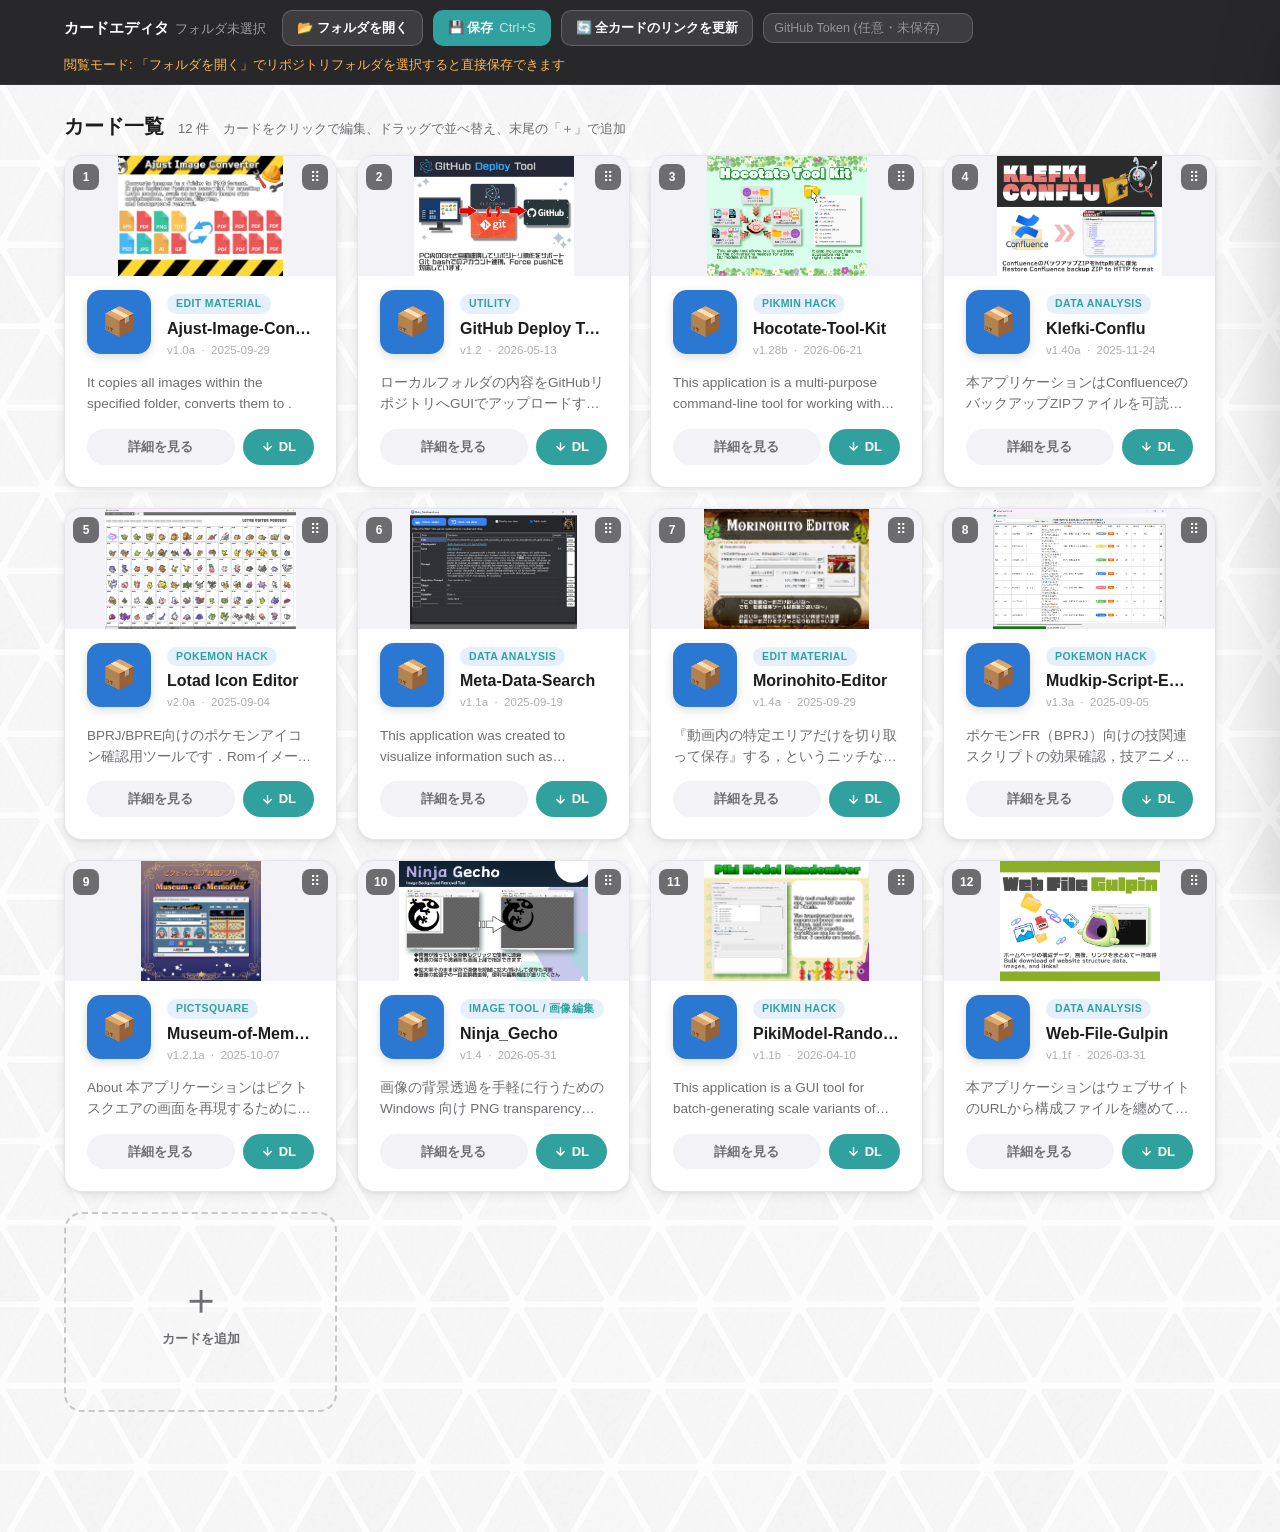
==== card_editor.html @ 23c99844 "Manage cards directly in this repo with a visual card editor Cards are now authored here instead of " ====
<!DOCTYPE html>
<html lang="ja">
<head>
  <meta charset="UTF-8">
  <meta name="viewport" content="width=device-width, initial-scale=1.0">
  <title>カードエディタ - アプリ配布ポータル</title>
  <link rel="icon" href="App_icon.ico">
  <link rel="stylesheet" href="style.css">
  <style>
    /* ===== エディタ専用スタイル (公開ページには影響しない) ===== */
    body { padding-bottom: 80px; }

    .ed-toolbar {
      position: sticky; top: 0; z-index: 200;
      background: var(--header-bg);
      backdrop-filter: blur(24px); -webkit-backdrop-filter: blur(24px);
      border-bottom: 1px solid rgba(255,255,255,0.08);
      color: #fff;
    }
    .ed-toolbar-inner {
      max-width: 1200px; margin: 0 auto; padding: 10px 24px;
      display: flex; align-items: center; gap: 10px; flex-wrap: wrap;
    }
    .ed-title { font-weight: 700; font-size: 15px; margin-right: 6px; white-space: nowrap; }
    .ed-title small { font-weight: 500; color: rgba(255,255,255,0.55); margin-left: 6px; }
    .ed-toolbar .spacer { flex: 1; }
    .ed-btn {
      display: inline-flex; align-items: center; gap: 6px;
      padding: 7px 14px; border-radius: 10px; font-size: 13px; font-weight: 600;
      border: 1px solid rgba(255,255,255,0.18); background: rgba(255,255,255,0.10); color: #fff;
      transition: background 0.15s;
    }
    .ed-btn:hover:not(:disabled) { background: rgba(255,255,255,0.20); }
    .ed-btn:disabled { opacity: 0.4; cursor: not-allowed; }
    .ed-btn.accent { background: var(--accent); border-color: transparent; }
    .ed-btn.accent:hover:not(:disabled) { background: var(--accent-dark); }
    .ed-btn.danger { background: #D93025; border-color: transparent; }
    .ed-btn.danger:hover:not(:disabled) { background: #B3261E; }
    .ed-btn.light { background: #fff; color: var(--text-1); border-color: var(--border); }
    .ed-btn.light:hover:not(:disabled) { background: #F2F2F7; }
    .ed-token {
      padding: 7px 10px; border-radius: 10px; font-size: 12.5px; width: 210px;
      border: 1px solid rgba(255,255,255,0.18); background: rgba(255,255,255,0.10); color: #fff;
    }
    .ed-token::placeholder { color: rgba(255,255,255,0.45); }
    .ed-status { font-size: 12.5px; color: rgba(255,255,255,0.75); white-space: nowrap; }
    .ed-status.warn { color: #FFB74D; }
    .ed-status.err  { color: #FF8A80; }
    .ed-dirty { display: none; width: 8px; height: 8px; border-radius: 50%; background: #FFB74D; }
    .ed-dirty.on { display: inline-block; }

    .ed-notice {
      max-width: 1200px; margin: 18px auto 0; padding: 0 24px;
    }
    .ed-notice-box {
      background: #FFF8E1; border: 1px solid #FFE082; color: #6D4C00;
      border-radius: 12px; padding: 12px 16px; font-size: 13px; line-height: 1.6;
    }
    .ed-notice-box.info { background: #E8F1FD; border-color: #B7D3F7; color: #123E7A; }

    .ed-main { max-width: 1200px; margin: 0 auto; padding: 26px 24px 40px; }
    .ed-main-head { display: flex; align-items: baseline; gap: 14px; margin-bottom: 14px; }
    .ed-main-head h1 { font-size: 20px; font-weight: 800; }
    .ed-main-head p { font-size: 13px; color: var(--text-2); }

    /* --- カードの編集用装飾 --- */
    .app-grid .app-card { position: relative; user-select: none; }
    .app-grid .app-card.ed-selected { outline: 2.5px solid var(--accent); outline-offset: 2px; }
    .app-grid .app-card.ed-dragging { opacity: 0.35; }
    .app-grid .app-card.ed-drop-before::before,
    .app-grid .app-card.ed-drop-after::after {
      content: ''; position: absolute; top: 8px; bottom: 8px; width: 4px;
      background: var(--accent); border-radius: 4px; z-index: 5;
    }
    .app-grid .app-card.ed-drop-before::before { left: -12px; }
    .app-grid .app-card.ed-drop-after::after  { right: -12px; }
    .ed-handle {
      position: absolute; top: 8px; right: 8px; z-index: 6;
      width: 26px; height: 26px; border-radius: 8px;
      background: rgba(0,0,0,0.55); color: #fff; font-size: 14px;
      display: grid; place-items: center; cursor: grab;
    }
    .ed-order {
      position: absolute; top: 8px; left: 8px; z-index: 6;
      min-width: 26px; height: 26px; padding: 0 8px; border-radius: 8px;
      background: rgba(0,0,0,0.55); color: #fff; font-size: 12px; font-weight: 700;
      display: grid; place-items: center;
    }
    .app-card .dl-btn { pointer-events: none; }

    .ed-add-card {
      min-height: 200px; border: 2px dashed #C7C7CC; border-radius: var(--radius-card);
      display: flex; flex-direction: column; align-items: center; justify-content: center; gap: 8px;
      color: var(--text-2); cursor: pointer; background: transparent;
      transition: border-color 0.15s, color 0.15s, background 0.15s;
    }
    .ed-add-card:hover { border-color: var(--accent); color: var(--accent); background: rgba(0,113,227,0.04); }
    .ed-add-card .plus { font-size: 44px; line-height: 1; font-weight: 300; }
    .ed-add-card .label { font-size: 13px; font-weight: 600; }

    /* --- 編集ドロワー --- */
    .ed-drawer-backdrop {
      position: fixed; inset: 0; background: rgba(0,0,0,0.25); z-index: 300;
      opacity: 0; pointer-events: none; transition: opacity 0.2s;
    }
    .ed-drawer-backdrop.open { opacity: 1; pointer-events: auto; }
    .ed-drawer {
      position: fixed; top: 0; right: 0; bottom: 0; width: min(520px, 100vw);
      background: #fff; z-index: 310; box-shadow: var(--shadow-lg);
      transform: translateX(100%); transition: transform 0.25s cubic-bezier(0.4,0,0.2,1);
      display: flex; flex-direction: column;
    }
    .ed-drawer.open { transform: translateX(0); }
    .ed-drawer-head {
      padding: 14px 18px; border-bottom: 1px solid var(--border);
      display: flex; align-items: center; gap: 10px;
    }
    .ed-drawer-head h2 { font-size: 15px; font-weight: 700; flex: 1; min-width: 0;
      white-space: nowrap; overflow: hidden; text-overflow: ellipsis; }
    .ed-drawer-body { flex: 1; overflow-y: auto; padding: 16px 18px 28px; }
    .ed-drawer-foot {
      padding: 12px 18px; border-top: 1px solid var(--border);
      display: flex; gap: 8px; align-items: center; background: #FAFAFC;
    }
    .ed-drawer-foot .spacer { flex: 1; }
    .ed-close {
      width: 30px; height: 30px; border-radius: 50%; border: none; background: #F2F2F7;
      display: grid; place-items: center; color: var(--text-2);
    }
    .ed-close:hover { background: #E5E5EA; color: var(--text-1); }

    .ed-section { margin-bottom: 20px; }
    .ed-section-label {
      font-size: 11px; font-weight: 800; letter-spacing: 0.6px; text-transform: uppercase;
      color: var(--text-3); margin-bottom: 8px;
      display: flex; align-items: center; gap: 8px;
    }
    .ed-section-label .hint { font-weight: 500; text-transform: none; letter-spacing: 0; color: var(--text-3); }
    .ed-field { margin-bottom: 10px; }
    .ed-field label { display: block; font-size: 12px; font-weight: 600; color: var(--text-2); margin-bottom: 4px; }
    .ed-field label .req { color: #D93025; margin-left: 3px; }
    .ed-input, .ed-textarea, .ed-select {
      width: 100%; padding: 8px 10px; border-radius: 9px; font-size: 13.5px;
      border: 1px solid var(--border); background: #fff; color: var(--text-1); font: inherit;
    }
    .ed-input:focus, .ed-textarea:focus, .ed-select:focus {
      outline: none; border-color: var(--accent); box-shadow: 0 0 0 3px rgba(0,113,227,0.15);
    }
    .ed-input.invalid { border-color: #D93025; }
    .ed-textarea { min-height: 84px; resize: vertical; line-height: 1.5; }
    .ed-row { display: flex; gap: 10px; }
    .ed-row > * { flex: 1; min-width: 0; }
    .ed-row .narrow { flex: 0 0 110px; }
    .ed-help { font-size: 11.5px; color: var(--text-3); margin-top: 4px; line-height: 1.5; }

    .ed-icon-row { display: flex; align-items: center; gap: 12px; }
    .ed-icon-preview {
      width: 52px; height: 52px; border-radius: 22%; display: grid; place-items: center;
      font-size: 24px; color: #fff; box-shadow: 0 3px 10px rgba(0,0,0,0.15); flex-shrink: 0;
      overflow: hidden; background: #607D8B;
    }
    .ed-icon-preview img { width: 100%; height: 100%; object-fit: contain; }
    .ed-color { width: 40px; height: 34px; padding: 2px; border: 1px solid var(--border); border-radius: 8px; background: #fff; }

    .ed-thumbs { display: grid; grid-template-columns: repeat(3, 1fr); gap: 8px; }
    .ed-thumb {
      position: relative; border-radius: 10px; overflow: hidden; border: 1px solid var(--border);
      background: #111; aspect-ratio: 4 / 3;
    }
    .ed-thumb img { width: 100%; height: 100%; object-fit: contain; }
    .ed-thumb .num {
      position: absolute; top: 5px; left: 5px; font-size: 10.5px; font-weight: 700;
      background: rgba(0,0,0,0.6); color: #fff; padding: 1px 6px; border-radius: 6px;
    }
    .ed-thumb .ops {
      position: absolute; right: 4px; bottom: 4px; display: flex; gap: 3px;
    }
    .ed-thumb .ops button {
      width: 24px; height: 24px; border-radius: 6px; border: none;
      background: rgba(255,255,255,0.92); color: var(--text-1); font-size: 12px; font-weight: 700;
    }
    .ed-thumb .ops button:hover { background: #fff; }
    .ed-thumb .ops button.del { color: #D93025; }
    .ed-thumb-add {
      border: 2px dashed #C7C7CC; border-radius: 10px; aspect-ratio: 4 / 3;
      display: grid; place-items: center; color: var(--text-3); font-size: 26px; cursor: pointer;
      background: transparent;
    }
    .ed-thumb-add:hover { border-color: var(--accent); color: var(--accent); }

    .ed-dl-row { display: grid; grid-template-columns: 22px 1fr 1.4fr 28px; gap: 6px; align-items: center; margin-bottom: 6px; }
    .ed-dl-row input[type=radio] { width: 16px; height: 16px; accent-color: var(--accent); }
    .ed-mini {
      width: 28px; height: 30px; border-radius: 8px; border: 1px solid var(--border);
      background: #fff; color: var(--text-2); font-size: 14px;
    }
    .ed-mini:hover { background: #F2F2F7; color: #D93025; }
    .ed-link-btn {
      font-size: 12.5px; font-weight: 600; color: var(--accent); background: none; border: none; padding: 4px 0;
    }
    .ed-link-btn:hover { text-decoration: underline; }
    .ed-inline-status { font-size: 12px; color: var(--text-2); margin-top: 6px; line-height: 1.5; }
    .ed-inline-status.err { color: #D93025; }
    .ed-inline-status.ok  { color: #1B7F3B; }

    .ed-toast {
      position: fixed; left: 50%; bottom: 26px; transform: translateX(-50%) translateY(20px);
      background: rgba(22,22,26,0.94); color: #fff; padding: 10px 18px; border-radius: 12px;
      font-size: 13px; z-index: 400; opacity: 0; transition: opacity 0.2s, transform 0.2s;
      max-width: min(720px, 90vw); line-height: 1.5;
    }
    .ed-toast.show { opacity: 1; transform: translateX(-50%) translateY(0); }

    @media (max-width: 640px) {
      .ed-token { width: 100%; }
      .ed-thumbs { grid-template-columns: repeat(2, 1fr); }
    }
    /* プレビューモーダルはドロワーより前面に出す */
    .modal-overlay { z-index: 350; }
    .image-modal-overlay { z-index: 360; }

    @media (prefers-reduced-motion: reduce) {
      .ed-drawer, .ed-drawer-backdrop, .ed-toast, .app-card { transition: none !important; }
    }
  </style>
</head>
<body>

<!-- ========== ツールバー ========== -->
<div class="ed-toolbar">
  <div class="ed-toolbar-inner">
    <div class="ed-title">カードエディタ<small id="folderName">フォルダ未選択</small></div>
    <button class="ed-btn" id="openFolderBtn">📂 フォルダを開く</button>
    <button class="ed-btn accent" id="saveBtn" disabled>💾 保存 <span style="opacity:.7;font-weight:500">Ctrl+S</span></button>
    <button class="ed-btn" id="refreshAllBtn" disabled>🔄 全カードのリンクを更新</button>
    <input class="ed-token" id="tokenInput" type="password" placeholder="GitHub Token (任意・未保存)" autocomplete="off">
    <span class="spacer"></span>
    <span class="ed-dirty" id="dirtyDot" title="未保存の変更があります"></span>
    <span class="ed-status" id="statusText">フォルダを開いて apps.js を読み込んでください</span>
  </div>
</div>

<div class="ed-notice" id="noticeArea" hidden>
  <div class="ed-notice-box" id="noticeBox"></div>
</div>

<!-- ========== メイン (公開ページと同じ見た目のグリッド) ========== -->
<main class="ed-main">
  <div class="ed-main-head">
    <h1>カード一覧</h1>
    <p id="appCount">—</p>
    <p>カードをクリックで編集、ドラッグで並べ替え、末尾の「＋」で追加</p>
  </div>
  <div class="app-grid" id="appGrid"></div>
</main>

<!-- ========== 編集ドロワー ========== -->
<div class="ed-drawer-backdrop" id="drawerBackdrop"></div>
<aside class="ed-drawer" id="drawer" aria-hidden="true">
  <div class="ed-drawer-head">
    <h2 id="drawerTitle">カードを編集</h2>
    <button class="ed-btn light" id="previewBtn" title="公開ページと同じ詳細モーダルで確認">👁 プレビュー</button>
    <button class="ed-close" id="drawerClose" aria-label="閉じる">
      <svg width="11" height="11" viewBox="0 0 14 14" fill="none" stroke="currentColor" stroke-width="2.6" stroke-linecap="round"><path d="M1 1l12 12M13 1L1 13"/></svg>
    </button>
  </div>
  <div class="ed-drawer-body" id="drawerBody"></div>
  <div class="ed-drawer-foot">
    <button class="ed-btn danger" id="deleteBtn">🗑 削除</button>
    <span class="spacer"></span>
    <button class="ed-btn light" id="moveUpBtn" title="ひとつ前へ">↑</button>
    <button class="ed-btn light" id="moveDownBtn" title="ひとつ後ろへ">↓</button>
    <button class="ed-btn accent" id="doneBtn">閉じる</button>
  </div>
</aside>

<!-- ========== プレビュー用モーダル (index.html と同じ構造) ========== -->
<div class="modal-overlay" id="modalOverlay" aria-hidden="true">
  <div class="modal-sheet" id="modalSheet" role="dialog" aria-modal="true">
    <div class="modal-close-bar">
      <button class="modal-close" id="modalClose" aria-label="閉じる">
        <svg width="11" height="11" viewBox="0 0 14 14" fill="none" stroke="currentColor" stroke-width="2.6" stroke-linecap="round"><path d="M1 1l12 12M13 1L1 13"/></svg>
      </button>
    </div>
    <div id="modalImages"></div>
    <div class="modal-body" id="modalBody"></div>
  </div>
</div>
<div class="image-modal-overlay" id="imageModalOverlay" aria-hidden="true">
  <div class="image-modal-sheet" role="dialog" aria-modal="true" aria-label="画像プレビュー">
    <button class="image-modal-close" id="imageModalClose" aria-label="画像プレビューを閉じる">
      <svg width="13" height="13" viewBox="0 0 14 14" fill="none" stroke="currentColor" stroke-width="2.6" stroke-linecap="round"><path d="M1 1l12 12M13 1L1 13"/></svg>
    </button>
    <img id="imageModalImg" class="image-modal-img" src="" alt="">
  </div>
</div>

<div class="ed-toast" id="toast"></div>
<input type="file" id="imageFileInput" accept="image/png,image/jpeg,image/webp,image/gif" multiple hidden>
<input type="file" id="iconFileInput" accept=".ico,image/png,image/x-icon,image/vnd.microsoft.icon" hidden>

<script src="portal-render.js"></script>
<script src="github-loader.js"></script>
<script>
'use strict';
const esc = PortalRender.escapeHtml;
const $ = id => document.getElementById(id);

/* ============================================================
   設定
   ============================================================ */
const EDITOR = {
  defaultOwner: (typeof GH_CONFIG !== 'undefined' && GH_CONFIG.owner) || 'Sadc2h4',
  assetsDir: 'generated-assets',
  appsFile: 'apps.js',
  pageFile: 'Page_specified.txt',
};

/* ============================================================
   状態
   ============================================================ */
const state = {
  dirHandle: null,        // FileSystemDirectoryHandle (未対応環境では null)
  apps: [],               // apps.js の生データ (編集対象)
  selectedIndex: -1,
  dirty: false,
  owner: EDITOR.defaultOwner,
  pageConfig: null,
  imageUrls: new Map(),   // 相対パス -> object URL
};

PortalRender.setImageResolver(src => state.imageUrls.get(src) || src);

/* 実ファイルの削除は apps.js の保存が成功してから行う (未保存のまま閉じても参照切れにしない) */
const pendingDeletes = new Set();     // 削除予定のファイルパス
const pendingDeleteDirs = new Set();  // 削除予定のフォルダ名 (generated-assets 直下、中身ごと)

function isReferenced(path) {
  return state.apps.some(a => (a.images || []).includes(path) || a.iconImage === path);
}

async function flushPendingDeletes() {
  if (!state.dirHandle) return;
  const touchedDirs = new Set();
  for (const p of pendingDeletes) {
    if (isReferenced(p)) continue; // 同じパスに置き直された場合は消さない
    try { await deleteFile(p); state.imageUrls.delete(p); touchedDirs.add(p.split('/')[1]); }
    catch (e) { console.warn('削除できません:', p, e); }
  }
  pendingDeletes.clear();
  let assets = null;
  try { assets = await state.dirHandle.getDirectoryHandle(EDITOR.assetsDir); } catch { return; }
  for (const d of pendingDeleteDirs) {
    try { await assets.removeEntry(d, { recursive: true }); } catch (e) { console.warn('フォルダを削除できません:', d, e); }
  }
  pendingDeleteDirs.clear();
  // 空になった旧フォルダだけ片付ける (中身が残っていれば失敗するのでそのまま)
  for (const d of touchedDirs) {
    try { await assets.removeEntry(d); } catch { /* not empty */ }
  }
}

/* ============================================================
   ファイルアクセス層
   - File System Access API があればリポジトリフォルダを直接読み書き
   - なければ fetch で読み込み、保存はダウンロードにフォールバック
   ============================================================ */
const supportsFS = typeof window.showDirectoryPicker === 'function';

async function getHandleByPath(path, { create = false, kind = 'file' } = {}) {
  const parts = path.split('/').filter(Boolean);
  let dir = state.dirHandle;
  for (let i = 0; i < parts.length - 1; i++) {
    dir = await dir.getDirectoryHandle(parts[i], { create });
  }
  const last = parts[parts.length - 1];
  return kind === 'file'
    ? dir.getFileHandle(last, { create })
    : dir.getDirectoryHandle(last, { create });
}

async function readText(path) {
  if (state.dirHandle) {
    try {
      const fh = await getHandleByPath(path);
      return await (await fh.getFile()).text();
    } catch { return null; }
  }
  try {
    const res = await fetch(path + '?v=' + Date.now(), { cache: 'no-store' });
    return res.ok ? await res.text() : null;
  } catch { return null; }
}

async function writeText(path, text) {
  if (state.dirHandle) {
    const fh = await getHandleByPath(path, { create: true });
    const w = await fh.createWritable();
    await w.write(text);
    await w.close();
    return 'fs';
  }
  const blob = new Blob([text], { type: 'text/javascript' });
  const a = document.createElement('a');
  a.href = URL.createObjectURL(blob);
  a.download = path.split('/').pop();
  a.click();
  setTimeout(() => URL.revokeObjectURL(a.href), 2000);
  return 'download';
}

async function writeBlob(path, blob) {
  const fh = await getHandleByPath(path, { create: true });
  const w = await fh.createWritable();
  await w.write(blob);
  await w.close();
}

async function deleteFile(path) {
  const parts = path.split('/').filter(Boolean);
  let dir = state.dirHandle;
  for (let i = 0; i < parts.length - 1; i++) dir = await dir.getDirectoryHandle(parts[i]);
  await dir.removeEntry(parts[parts.length - 1]);
}

async function fileExists(path) {
  try { await getHandleByPath(path); return true; } catch { return false; }
}

/* 画像を表示用 URL に解決してキャッシュ */
async function cacheImage(path) {
  if (!path || state.imageUrls.has(path) || /^(https?:|data:|blob:)/i.test(path)) return;
  if (!state.dirHandle) return; // http 経由なら相対パスのまま表示できる
  try {
    const fh = await getHandleByPath(path);
    const file = await fh.getFile();
    state.imageUrls.set(path, URL.createObjectURL(file));
  } catch {
    // 見つからない画像は素のパスのまま (壊れた画像として表示される)
  }
}

async function cacheAllImages() {
  const paths = [];
  for (const app of state.apps) {
    (app.images || []).forEach(p => paths.push(p));
    if (app.iconImage) paths.push(app.iconImage);
  }
  await Promise.all(paths.map(cacheImage));
}

/* ディレクトリハンドルを IndexedDB に保存して次回の再選択を省く */
const HANDLE_DB = 'card-editor';
function idb() {
  return new Promise((resolve, reject) => {
    const req = indexedDB.open(HANDLE_DB, 1);
    req.onupgradeneeded = () => req.result.createObjectStore('handles');
    req.onsuccess = () => resolve(req.result);
    req.onerror = () => reject(req.error);
  });
}
async function saveHandle(handle) {
  try {
    const db = await idb();
    const tx = db.transaction('handles', 'readwrite');
    tx.objectStore('handles').put(handle, 'repo');
    await new Promise(r => tx.oncomplete = r);
  } catch { /* ignore */ }
}
async function loadHandle() {
  try {
    const db = await idb();
    const tx = db.transaction('handles', 'readonly');
    const req = tx.objectStore('handles').get('repo');
    return await new Promise(r => { req.onsuccess = () => r(req.result || null); req.onerror = () => r(null); });
  } catch { return null; }
}

/* ============================================================
   apps.js の読み書き
   ============================================================ */
function parseAppsJs(text) {
  const m = text.match(/const\s+apps\s*=\s*(\[[\s\S]*\])\s*;?\s*$/);
  if (!m) throw new Error('apps.js の "const apps = [...]" を検出できませんでした');
  const arr = JSON.parse(m[1]);
  if (!Array.isArray(arr)) throw new Error('apps が配列ではありません');
  return arr;
}

const FIELD_ORDER = [
  'id', 'name', 'shortDescription', 'description', 'icon', 'iconColor', 'iconImage',
  'category', 'version', 'lastUpdated', 'requirements', 'language', 'features',
  'downloads', 'images', 'repoUrl', 'about', 'releaseTag', '_source',
];

function orderedApp(app) {
  const out = {};
  FIELD_ORDER.forEach(k => { if (Object.prototype.hasOwnProperty.call(app, k)) out[k] = app[k]; });
  Object.keys(app).forEach(k => { if (!Object.prototype.hasOwnProperty.call(out, k)) out[k] = app[k]; });
  return out;
}

function appsJsText() {
  return '/**\n' +
    ' * App Portal static catalog.\n' +
    ' * カード情報はこのリポジトリで直接管理する (card_editor.html で編集)。\n' +
    ' * 画像は generated-assets/<アプリID>/ 配下に置く。\n' +
    ' */\n' +
    'const apps = ' + JSON.stringify(state.apps.map(orderedApp), null, 2) + ';\n';
}

/* ============================================================
   読み込み
   ============================================================ */
async function openFolder() {
  if (!supportsFS) {
    showNotice('このブラウザは File System Access API に対応していません。Chrome / Edge で開くか、ローカルサーバー経由で閲覧専用として使用してください。', 'warn');
    return;
  }
  let handle;
  try {
    handle = await window.showDirectoryPicker({ id: 'p2lab-portal', mode: 'readwrite' });
  } catch { return; }
  await useHandle(handle);
  openFromQuery();
}

async function useHandle(handle) {
  const perm = await handle.requestPermission({ mode: 'readwrite' });
  if (perm !== 'granted') { setStatus('フォルダへの書き込み権限がありません', 'err'); return; }
  // 先に apps.js を読めることを確認してから切り替える (誤ったフォルダへ保存しないため)
  try {
    const fh = await handle.getFileHandle(EDITOR.appsFile);
    parseAppsJs(await (await fh.getFile()).text());
  } catch (e) {
    setStatus('apps.js を読み込めません: ' + e.message, 'err');
    showNotice(`選択したフォルダ「<b>${esc(handle.name)}</b>」に有効な apps.js がありません。配信ページのリポジトリフォルダ (index.html や apps.js があるフォルダ) を選択してください。`, 'warn');
    return;
  }
  state.dirHandle = handle;
  pendingDeletes.clear();
  pendingDeleteDirs.clear();
  $('folderName').textContent = handle.name;
  await saveHandle(handle);
  await loadAll();
}

async function loadAll() {
  setStatus('apps.js を読み込み中…');
  const text = await readText(EDITOR.appsFile);
  if (text == null) {
    setStatus('apps.js が見つかりません', 'err');
    showNotice('選択したフォルダに apps.js がありません。配信ページのリポジトリフォルダ (index.html や apps.js があるフォルダ) を選択してください。', 'warn');
    return;
  }
  try {
    state.apps = parseAppsJs(text);
  } catch (e) {
    setStatus(e.message, 'err');
    return;
  }
  hideNotice();

  // ページ設定 (アクセント色・背景) を反映して見た目を揃える
  const pageText = await readText(EDITOR.pageFile);
  if (pageText && typeof _parsePageConfig === 'function') {
    state.pageConfig = _parsePageConfig(pageText, v => v);
    if (state.pageConfig?.githubOwner) state.owner = state.pageConfig.githubOwner;
    await applyLook(state.pageConfig);
  }

  for (const url of state.imageUrls.values()) URL.revokeObjectURL(url);
  state.imageUrls.clear();
  await cacheAllImages();

  state.selectedIndex = -1;
  setDirty(false);
  $('saveBtn').disabled = false;
  $('refreshAllBtn').disabled = false;
  renderGrid();
  setStatus(`${state.apps.length} 件のカードを読み込みました (owner: ${state.owner})`);
}

async function applyLook(cfg) {
  if (!cfg) return;
  const root = document.documentElement;
  if (cfg.accentColor) root.style.setProperty('--accent', cfg.accentColor);
  if (cfg.bgImage) {
    await cacheImage(cfg.bgImage);
    document.body.style.backgroundImage = `url("${state.imageUrls.get(cfg.bgImage) || cfg.bgImage}")`;
    document.body.style.backgroundRepeat = 'repeat';
    document.body.style.backgroundPosition = 'left top';
  } else if (cfg.bgColor) {
    document.body.style.background = cfg.bgColor;
  }
}

/* ============================================================
   保存
   ============================================================ */
async function saveAll() {
  if (!state.apps) return;
  const problems = validateAll();
  if (problems.length) {
    toast('保存できません: ' + problems[0]);
    return;
  }
  try {
    const how = await writeText(EDITOR.appsFile, appsJsText());
    if (how === 'fs') {
      await flushPendingDeletes();
      setDirty(false);
      setStatus('apps.js を保存しました ' + new Date().toLocaleTimeString());
      toast('apps.js を保存しました。git で commit / push すると公開ページに反映されます。');
    } else {
      // リポジトリへの反映は手作業なので未保存扱いのまま
      setStatus('apps.js をダウンロードしました。リポジトリの apps.js に上書きしてください', 'warn');
      toast('apps.js をダウンロードしました。リポジトリの apps.js に上書きしてください。');
    }
  } catch (e) {
    setStatus('保存に失敗: ' + e.message, 'err');
  }
}

function validateAll() {
  const problems = [];
  const seen = new Set();
  state.apps.forEach((app, i) => {
    const id = (app.id || '').trim();
    if (!id) problems.push(`${i + 1} 番目のカードに ID がありません`);
    else if (!isValidId(id)) problems.push(`「${id}」の ID に使えない文字があります (英数字 . _ - のみ)`);
    else if (seen.has(id.toLowerCase())) problems.push(`ID「${id}」が重複しています (大文字小文字の違いも同一扱い)`);
    seen.add(id.toLowerCase());
    if (!(app.name || '').trim()) problems.push(`「${id || i + 1}」に表示名がありません`);
  });
  return problems;
}

/* ============================================================
   グリッド描画 (公開ページと同じ cardHTML を使用)
   ============================================================ */
function renderGrid() {
  const grid = $('appGrid');
  const html = state.apps.map((app, i) => {
    const n = PortalRender.normalize(app, i);
    return PortalRender.cardHTML(n)
      .replace('<article ', `<article draggable="true" data-index="${i}" `)
      .replace('</article>', `<span class="ed-order">${i + 1}</span><span class="ed-handle" title="ドラッグで並べ替え">⠿</span></article>`);
  }).join('');
  grid.innerHTML = html + `
    <button class="ed-add-card" id="addCardBtn" type="button" aria-label="カードを追加">
      <span class="plus">＋</span><span class="label">カードを追加</span>
    </button>`;
  $('appCount').textContent = `${state.apps.length} 件`;
  highlightSelected();
}

function rerenderCard(i) {
  const old = $('appGrid').querySelector(`.app-card[data-index="${i}"]`);
  if (!old) { renderGrid(); return; }
  const n = PortalRender.normalize(state.apps[i], i);
  const tmp = document.createElement('div');
  tmp.innerHTML = PortalRender.cardHTML(n)
    .replace('<article ', `<article draggable="true" data-index="${i}" `)
    .replace('</article>', `<span class="ed-order">${i + 1}</span><span class="ed-handle" title="ドラッグで並べ替え">⠿</span></article>`);
  old.replaceWith(tmp.firstElementChild);
  highlightSelected();
}

function highlightSelected() {
  document.querySelectorAll('.app-card').forEach(el => {
    el.classList.toggle('ed-selected', Number(el.dataset.index) === state.selectedIndex);
  });
}

/* ============================================================
   カード追加 / 削除 / 並べ替え
   ============================================================ */
function newApp() {
  return {
    id: '',
    name: '新しいアプリ',
    shortDescription: '',
    description: '',
    icon: '📦',
    iconColor: '#2B78D3',
    iconImage: null,
    category: 'アプリ',
    version: '-',
    lastUpdated: new Date().toISOString().slice(0, 10),
    requirements: '',
    language: '',
    features: [],
    downloads: [],
    images: [],
    repoUrl: '',
    about: '',
    releaseTag: '',
    _source: 'editor',
  };
}

function addCard(atIndex) {
  const app = newApp();
  const idx = (atIndex == null) ? state.apps.length : atIndex;
  state.apps.splice(idx, 0, app);
  setDirty(true);
  renderGrid();
  openDrawer(idx);
}

async function deleteCard(i) {
  const app = state.apps[i];
  const label = app.name || app.id || `${i + 1} 番目`;
  if (!confirm(`「${label}」のカードを削除しますか？`)) return;

  let removeFiles = false;
  const hasFiles = state.dirHandle && app.id && ((app.images || []).some(isLocalAsset) || isLocalAsset(app.iconImage));
  if (hasFiles) {
    removeFiles = confirm(`generated-assets/${app.id}/ 内の画像ファイルも削除しますか？ (保存時に削除されます)\n(キャンセル = ファイルは残す)`);
  }
  if (removeFiles) pendingDeleteDirs.add(app.id);
  state.apps.splice(i, 1);
  state.selectedIndex = -1;
  closeDrawer();
  setDirty(true);
  renderGrid();
}

function moveCard(from, to) {
  if (to < 0 || to >= state.apps.length || from === to) return;
  const [item] = state.apps.splice(from, 1);
  state.apps.splice(to, 0, item);
  state.selectedIndex = to;
  setDirty(true);
  renderGrid();
}

/* --- ドラッグ & ドロップ並べ替え --- */
let dragFrom = -1;
const grid = $('appGrid');

grid.addEventListener('dragstart', e => {
  const card = e.target.closest('.app-card');
  if (!card) return;
  dragFrom = Number(card.dataset.index);
  card.classList.add('ed-dragging');
  e.dataTransfer.effectAllowed = 'move';
  e.dataTransfer.setData('text/plain', String(dragFrom));
});
grid.addEventListener('dragend', () => {
  dragFrom = -1;
  grid.querySelectorAll('.ed-dragging, .ed-drop-before, .ed-drop-after')
    .forEach(el => el.classList.remove('ed-dragging', 'ed-drop-before', 'ed-drop-after'));
});
grid.addEventListener('dragover', e => {
  const card = e.target.closest('.app-card');
  if (!card || dragFrom < 0) return;
  e.preventDefault();
  e.dataTransfer.dropEffect = 'move';
  const rect = card.getBoundingClientRect();
  const before = (e.clientX - rect.left) < rect.width / 2;
  grid.querySelectorAll('.ed-drop-before, .ed-drop-after').forEach(el => el.classList.remove('ed-drop-before', 'ed-drop-after'));
  card.classList.add(before ? 'ed-drop-before' : 'ed-drop-after');
});
grid.addEventListener('drop', e => {
  const card = e.target.closest('.app-card');
  if (!card || dragFrom < 0) return;
  e.preventDefault();
  const rect = card.getBoundingClientRect();
  const before = (e.clientX - rect.left) < rect.width / 2;
  let to = Number(card.dataset.index) + (before ? 0 : 1);
  if (dragFrom < to) to -= 1;
  const wasSelected = state.selectedIndex === dragFrom;
  moveCard(dragFrom, to);
  if (wasSelected) { state.selectedIndex = to; highlightSelected(); }
});

/* --- クリックで編集 --- */
grid.addEventListener('click', e => {
  if (e.target.closest('#addCardBtn')) { addCard(); return; }
  const card = e.target.closest('.app-card');
  if (card) openDrawer(Number(card.dataset.index));
});

/* ============================================================
   編集ドロワー
   ============================================================ */
function openDrawer(i) {
  state.selectedIndex = i;
  highlightSelected();
  buildForm();
  $('drawer').classList.add('open');
  $('drawer').removeAttribute('aria-hidden');
  $('drawerBackdrop').classList.add('open');
  const first = $('drawerBody').querySelector('input, textarea');
  if (first && !state.apps[i].id) first.focus();
}

function closeDrawer() {
  $('drawer').classList.remove('open');
  $('drawer').setAttribute('aria-hidden', 'true');
  $('drawerBackdrop').classList.remove('open');
  state.selectedIndex = -1;
  highlightSelected();
}

function cur() { return state.apps[state.selectedIndex]; }

function field(key, label, { type = 'text', placeholder = '', help = '', required = false, list = '' } = {}) {
  const app = cur();
  const val = app[key] ?? '';
  const control = type === 'textarea'
    ? `<textarea class="ed-textarea" data-key="${key}" placeholder="${esc(placeholder)}">${esc(val)}</textarea>`
    : `<input class="ed-input" type="${type}" data-key="${key}" value="${esc(val)}" placeholder="${esc(placeholder)}" ${list ? `list="${list}"` : ''}>`;
  return `<div class="ed-field">
    <label>${esc(label)}${required ? '<span class="req">*</span>' : ''}</label>
    ${control}
    ${help ? `<div class="ed-help">${help}</div>` : ''}
  </div>`;
}

function buildForm() {
  const app = cur();
  if (!app) return;
  $('drawerTitle').textContent = app.name || app.id || 'カードを編集';

  const categories = [...new Set(state.apps.map(a => a.category).filter(Boolean))];
  const iconPreview = app.iconImage
    ? `<img src="${esc(state.imageUrls.get(app.iconImage) || app.iconImage)}" alt="">`
    : esc(app.icon || '📦');

  const thumbs = (app.images || []).map((src, k) => `
    <div class="ed-thumb">
      <img src="${esc(state.imageUrls.get(src) || src)}" alt="" title="${esc(src)}">
      <span class="num">${k + 1}</span>
      <div class="ops">
        <button type="button" data-img-op="left"  data-k="${k}" title="前へ" ${k === 0 ? 'disabled' : ''}>←</button>
        <button type="button" data-img-op="right" data-k="${k}" title="後ろへ" ${k === app.images.length - 1 ? 'disabled' : ''}>→</button>
        <button type="button" class="del" data-img-op="del" data-k="${k}" title="削除">✕</button>
      </div>
    </div>`).join('');

  const dls = (app.downloads || []).map((d, k) => `
    <div class="ed-dl-row">
      <input type="radio" name="dlPrimary" data-dl-primary="${k}" ${d.primary ? 'checked' : ''} title="カードの DL ボタンに使う">
      <input class="ed-input" data-dl="${k}" data-dl-key="label" value="${esc(d.label || '')}" placeholder="ラベル">
      <input class="ed-input" data-dl="${k}" data-dl-key="url" value="${esc(d.url || '')}" placeholder="https://…">
      <button type="button" class="ed-mini" data-dl-del="${k}" title="削除">✕</button>
    </div>`).join('');

  $('drawerBody').innerHTML = `
    <div class="ed-section">
      <div class="ed-section-label">基本情報</div>
      <div class="ed-row">
        ${field('id', 'ID (GitHub リポジトリ名)', { required: true, placeholder: 'Ninja-Gecho',
          help: 'GitHub の <b>' + esc(state.owner) + '/&lt;ID&gt;</b> からリンクを取得します。画像は generated-assets/&lt;ID&gt;/ に保存されます。' })}
        ${field('name', '表示名', { required: true, placeholder: 'Ninja_Gecho' })}
      </div>
      <div class="ed-row">
        ${field('category', 'カテゴリ', { list: 'categoryList' })}
        <datalist id="categoryList">${categories.map(c => `<option value="${esc(c)}">`).join('')}</datalist>
        <div class="ed-field narrow">
          <label>バージョン</label>
          <input class="ed-input" data-key="version" value="${esc(app.version ?? '')}" placeholder="1.0">
        </div>
        <div class="ed-field narrow">
          <label>最終更新</label>
          <input class="ed-input" data-key="lastUpdated" value="${esc(app.lastUpdated ?? '')}" placeholder="YYYY-MM-DD">
        </div>
      </div>
    </div>

    <div class="ed-section">
      <div class="ed-section-label">アイコン</div>
      <div class="ed-icon-row">
        <div class="ed-icon-preview" id="iconPreview" style="background:${esc(app.iconColor || '#607D8B')}">${iconPreview}</div>
        <div style="flex:1">
          <div class="ed-row">
            <div class="ed-field" style="flex:0 0 90px">
              <label>絵文字</label>
              <input class="ed-input" data-key="icon" value="${esc(app.icon || '')}" placeholder="📦">
            </div>
            <div class="ed-field" style="flex:0 0 60px">
              <label>背景色</label>
              <input class="ed-color" type="color" data-key="iconColor" value="${esc(/^#[0-9a-f]{6}$/i.test(app.iconColor || '') ? app.iconColor : '#607D8B')}">
            </div>
            <div class="ed-field">
              <label>アイコン画像</label>
              <div style="display:flex;gap:6px;align-items:center;flex-wrap:wrap">
                <button type="button" class="ed-btn light" id="pickIconBtn" ${state.dirHandle ? '' : 'disabled'}>画像を選択</button>
                ${app.iconImage ? `<button type="button" class="ed-link-btn" id="clearIconBtn">画像を外す</button>` : ''}
              </div>
            </div>
          </div>
          ${app.iconImage ? `<div class="ed-help">${esc(app.iconImage)}</div>` : '<div class="ed-help">画像未設定の場合は絵文字と背景色で表示されます</div>'}
        </div>
      </div>
    </div>

    <div class="ed-section">
      <div class="ed-section-label">説明文</div>
      ${field('shortDescription', 'カード用の短い説明', { placeholder: '1〜2 行で' , help: 'カード上では 2 行までで省略されます' })}
      ${field('description', '詳細説明', { type: 'textarea', placeholder: '空行で段落を分けられます' })}
      ${field('about', '補足 (About)', { type: 'textarea', help: '現在の公開ページでは表示されません。メモとして保持されます' })}
    </div>

    <div class="ed-section">
      <div class="ed-section-label">主な機能 <span class="hint">1 行 1 項目</span></div>
      <textarea class="ed-textarea" data-key="features" style="min-height:120px" placeholder="クリックした連続領域を透過する塗りつぶしモード">${esc((app.features || []).join('\n'))}</textarea>
    </div>

    <div class="ed-section">
      <div class="ed-section-label">環境</div>
      <div class="ed-row">
        ${field('language', '作成言語', { placeholder: 'C# / .NET 8' })}
        ${field('requirements', '動作環境', { placeholder: 'Windows 10 , Windows 11' })}
      </div>
    </div>

    <div class="ed-section">
      <div class="ed-section-label">画像 <span class="hint">generated-assets/${esc(app.id || '<ID>')}/ に保存</span></div>
      <div class="ed-thumbs" id="thumbs">
        ${thumbs}
        <button type="button" class="ed-thumb-add" id="addImageBtn" title="画像を追加" ${state.dirHandle && app.id ? '' : 'disabled'}>＋</button>
      </div>
      ${!state.dirHandle ? '<div class="ed-help">画像の追加にはフォルダを開く必要があります</div>' :
        !app.id ? '<div class="ed-help">画像を追加するには先に ID を入力してください</div>' :
        '<div class="ed-help">1 枚目がカードに表示されます。詳細モーダルでは全枚数がスライド表示されます</div>'}
    </div>

    <div class="ed-section">
      <div class="ed-section-label">ダウンロード / リンク
        <button type="button" class="ed-link-btn" id="fetchGitHubBtn" style="margin-left:auto">⟳ GitHub から取得</button>
      </div>
      <div id="dlRows">${dls}</div>
      <button type="button" class="ed-link-btn" id="addDlBtn">＋ リンクを追加</button>
      <div class="ed-inline-status" id="ghStatus">${app.releaseTag ? 'リリース: ' + esc(app.releaseTag) : ''}${app.repoUrl ? ' · ' + esc(app.repoUrl) : ''}</div>
      <div class="ed-help">「GitHub から取得」は ${esc(state.owner)}/${esc(app.id || '<ID>')} の最新リリースから DL リンク・バージョン・更新日を書き換えます。文章は変更しません。</div>
    </div>
  `;

  bindForm();
}

function bindForm() {
  const body = $('drawerBody');
  const i = state.selectedIndex;

  body.querySelectorAll('[data-key]').forEach(el => {
    const handler = () => {
      const app = cur();
      const key = el.dataset.key;
      if (key === 'features') {
        app.features = el.value.split('\n').map(s => s.replace(/^(?:[・\-*•]+|\d+[.)])\s*/, '').trim()).filter(Boolean);
      } else if (key === 'id') {
        el.classList.toggle('invalid', !/^[A-Za-z0-9._-]*$/.test(el.value));
        app.id = el.value.trim();
      } else {
        app[key] = el.value;
      }
      if (key === 'name') $('drawerTitle').textContent = app.name || app.id || 'カードを編集';
      if (key === 'icon' || key === 'iconColor') updateIconPreview();
      setDirty(true);
      rerenderCard(i);
    };
    el.addEventListener('input', handler);
    if (el.dataset.key === 'id') {
      el.addEventListener('change', async () => {
        await onIdChanged(el.value.trim());
      });
    }
  });

  body.querySelectorAll('[data-dl]').forEach(el => {
    el.addEventListener('input', () => {
      const app = cur();
      app.downloads[Number(el.dataset.dl)][el.dataset.dlKey] = el.value;
      setDirty(true); rerenderCard(i);
    });
  });
  body.querySelectorAll('[data-dl-primary]').forEach(el => {
    el.addEventListener('change', () => {
      const app = cur();
      const k = Number(el.dataset.dlPrimary);
      app.downloads.forEach((d, j) => d.primary = j === k);
      // primary を先頭に移動 (カードの DL ボタンは downloads[0] を使うため)
      const [p] = app.downloads.splice(k, 1);
      app.downloads.unshift(p);
      setDirty(true); buildForm(); rerenderCard(i);
    });
  });
  body.querySelectorAll('[data-dl-del]').forEach(el => {
    el.addEventListener('click', () => {
      const app = cur();
      app.downloads.splice(Number(el.dataset.dlDel), 1);
      if (app.downloads.length && !app.downloads.some(d => d.primary)) app.downloads[0].primary = true;
      setDirty(true); buildForm(); rerenderCard(i);
    });
  });
  $('addDlBtn').addEventListener('click', () => {
    const app = cur();
    app.downloads = app.downloads || [];
    app.downloads.push({ label: '', url: '', primary: app.downloads.length === 0 });
    setDirty(true); buildForm();
    const rows = $('dlRows').querySelectorAll('.ed-dl-row');
    rows[rows.length - 1]?.querySelector('[data-dl-key="label"]')?.focus();
  });

  $('fetchGitHubBtn').addEventListener('click', async () => {
    const idx = state.selectedIndex;
    try { await fetchLinksFor(idx, true); }
    catch (e) {
      const el = $('ghStatus');
      if (el && state.selectedIndex === idx) { el.textContent = e.message; el.className = 'ed-inline-status err'; }
    }
  });

  body.querySelectorAll('[data-img-op]').forEach(el => {
    el.addEventListener('click', () => imageOp(el.dataset.imgOp, Number(el.dataset.k)));
  });
  $('addImageBtn').addEventListener('click', () => $('imageFileInput').click());
  $('pickIconBtn').addEventListener('click', () => $('iconFileInput').click());
  $('clearIconBtn')?.addEventListener('click', async () => {
    const app = cur();
    const old = app.iconImage;
    app.iconImage = null;
    if (isLocalAsset(old) && state.dirHandle && confirm('アイコン画像ファイルも削除しますか？ (保存時に削除されます)')) {
      pendingDeletes.add(old);
    }
    setDirty(true); buildForm(); rerenderCard(i);
  });
}

function updateIconPreview() {
  const app = cur();
  const el = $('iconPreview');
  if (!el) return;
  el.style.background = app.iconColor || '#607D8B';
  if (!app.iconImage) el.textContent = app.icon || '📦';
}

/* ID 変更時: 既存の画像を新しい ID のフォルダへコピーし、旧ファイルは保存時に削除する */
async function onIdChanged(newId) {
  const app = cur();
  const paths = [...new Set([...(app.images || []), app.iconImage].filter(isLocalAsset))];
  if (!paths.length || !state.dirHandle) { buildForm(); return; }
  const oldDir = paths[0].split('/')[1];
  if (!newId || oldDir === newId || !isValidId(newId)) { buildForm(); return; }
  if (!confirm(`画像フォルダを generated-assets/${oldDir}/ から generated-assets/${newId}/ に移動しますか？`)) {
    buildForm(); return;
  }
  const moves = paths.map(from => ({ from, to: `${EDITOR.assetsDir}/${newId}/${from.split('/').pop()}` }));
  try {
    for (const { to } of moves) {
      if (await fileExists(to)) throw new Error(`移動先が既に存在します: ${to}`);
    }
    for (const { from, to } of moves) {
      const file = await (await getHandleByPath(from)).getFile();
      await writeBlob(to, file);
      state.imageUrls.set(to, URL.createObjectURL(file));
    }
    // 全コピー成功後に参照を切り替え、旧ファイルの削除は保存時まで保留
    const remap = p => { const m = moves.find(x => x.from === p); return m ? m.to : p; };
    app.images = (app.images || []).map(remap);
    if (app.iconImage) app.iconImage = remap(app.iconImage);
    moves.forEach(({ from }) => pendingDeletes.add(from));
    toast(`画像を generated-assets/${newId}/ にコピーしました。旧ファイルは保存時に削除されます`);
  } catch (e) {
    toast('画像フォルダの移動に失敗: ' + e.message);
  }
  setDirty(true); buildForm(); rerenderCard(state.selectedIndex);
}

function isLocalAsset(p) {
  return typeof p === 'string' && p.startsWith(EDITOR.assetsDir + '/');
}

/* ============================================================
   画像操作
   ============================================================ */
async function imageOp(op, k) {
  const app = cur();
  const i = state.selectedIndex;
  if (op === 'left' && k > 0) {
    [app.images[k - 1], app.images[k]] = [app.images[k], app.images[k - 1]];
  } else if (op === 'right' && k < app.images.length - 1) {
    [app.images[k + 1], app.images[k]] = [app.images[k], app.images[k + 1]];
  } else if (op === 'del') {
    const p = app.images[k];
    if (!confirm(`${k + 1} 枚目の画像を外しますか？`)) return;
    app.images.splice(k, 1);
    if (isLocalAsset(p) && state.dirHandle && confirm(`ファイル ${p} も削除しますか？ (保存時に削除されます)`)) {
      pendingDeletes.add(p);
    }
  }
  setDirty(true); buildForm(); rerenderCard(i);
}

/* 未使用の card-NN.<ext> を返す (apps.js 上の参照とフォルダ内の実ファイルの両方を避ける) */
async function nextImagePath(app, ext) {
  const used = new Set((app.images || []).map(p => p.split('/').pop().replace(/\.[^.]+$/, '')));
  for (let n = 1; n < 1000; n++) {
    const stem = `card-${String(n).padStart(2, '0')}`;
    if (used.has(stem)) continue;
    const path = `${EDITOR.assetsDir}/${app.id}/${stem}${ext}`;
    if (!(await fileExists(path))) return path;
  }
  return `${EDITOR.assetsDir}/${app.id}/card-${Date.now()}${ext}`;
}

function extOf(file) {
  const m = file.name.match(/\.[A-Za-z0-9]+$/);
  if (m) return m[0].toLowerCase();
  return { 'image/png': '.png', 'image/jpeg': '.jpg', 'image/webp': '.webp', 'image/gif': '.gif', 'image/x-icon': '.ico' }[file.type] || '.png';
}

$('imageFileInput').addEventListener('change', async e => {
  const files = Array.from(e.target.files || []);
  e.target.value = '';
  const app = cur();
  if (!app || !files.length || !state.dirHandle) return;
  if (!isValidId(app.id)) { toast('先に正しい ID を入力してください (英数字 . _ - のみ)'); return; }
  app.images = app.images || [];
  let added = 0;
  for (const file of files) {
    const path = await nextImagePath(app, extOf(file));
    try {
      await writeBlob(path, file);
      state.imageUrls.set(path, URL.createObjectURL(file));
      app.images.push(path);
      added++;
    } catch (err) {
      toast(`${file.name} の保存に失敗: ${err.message}`);
    }
  }
  if (added) { setDirty(true); buildForm(); rerenderCard(state.selectedIndex); toast(`${added} 枚の画像を追加しました`); }
});

$('iconFileInput').addEventListener('change', async e => {
  const file = (e.target.files || [])[0];
  e.target.value = '';
  const app = cur();
  if (!app || !file || !state.dirHandle) return;
  if (!isValidId(app.id)) { toast('先に正しい ID を入力してください (英数字 . _ - のみ)'); return; }
  const path = `${EDITOR.assetsDir}/${app.id}/icon${extOf(file)}`;
  try {
    await writeBlob(path, file);
    if (state.imageUrls.has(path)) URL.revokeObjectURL(state.imageUrls.get(path));
    state.imageUrls.set(path, URL.createObjectURL(file));
    app.iconImage = path;
    setDirty(true); buildForm(); rerenderCard(state.selectedIndex);
  } catch (err) {
    toast('アイコンの保存に失敗: ' + err.message);
  }
});

/* ============================================================
   GitHub からリンク情報を取得
   ============================================================ */
function ghHeaders() {
  const h = { Accept: 'application/vnd.github+json' };
  const t = $('tokenInput').value.trim();
  if (t) h.Authorization = 'Bearer ' + t;
  return h;
}

async function ghJson(url) {
  const res = await fetch(url, { headers: ghHeaders() });
  if (res.status === 404) return null;
  if (!res.ok) {
    const body = await res.json().catch(() => ({}));
    const limited = res.status === 429 ||
      (res.status === 403 && (res.headers.get('x-ratelimit-remaining') === '0' || /rate limit/i.test(body.message || '')));
    if (limited) {
      const err = new Error('GitHub API のレート制限に達しました。Token を入力するか時間をおいてください');
      err.code = 'GITHUB_RATE_LIMIT';
      throw err;
    }
    throw new Error(`GitHub API ${res.status}${body.message ? ': ' + body.message : ''}`);
  }
  return res.json();
}

/* 自動生成したリンク (リポジトリ本体 / releases 配下) かどうか。wiki や issues など手動追加分は残す */
function isManagedGitHubLink(d, repoUrl) {
  try {
    const url = new URL(d.url);
    const repo = new URL(repoUrl);
    const base = repo.pathname.replace(/\/$/, '');
    const path = url.pathname.replace(/\/$/, '');
    return url.origin === repo.origin && (path === base || path.startsWith(base + '/releases/'));
  } catch {
    return false;
  }
}

function isValidId(id) {
  return /^[A-Za-z0-9._-]+$/.test(id || '') && !/^\.+$/.test(id);
}

/* 1 件分のリンク情報を GitHub から取り直す。戻り値: { changed, error, summary } */
async function fetchLinksFor(i, interactive) {
  const app = state.apps[i];
  // buildForm() で要素が作り直されるため、毎回取得し直す
  const say = (msg, cls) => {
    if (!interactive || state.selectedIndex !== i) return;
    const el = $('ghStatus');
    if (el) { el.textContent = msg; el.className = 'ed-inline-status ' + (cls || ''); }
  };
  if (!isValidId(app.id)) { say('ID を正しく入力してください (英数字 . _ - のみ)', 'err'); return { changed: false, error: `${app.id || '(空)'}: ID が不正` }; }
  const owner = state.owner;
  const requestedId = app.id;
  const base = `https://api.github.com/repos/${encodeURIComponent(owner)}/${encodeURIComponent(requestedId)}`;
  say(`${owner}/${requestedId} を確認中…`);

  const repo = await ghJson(base);
  if (!repo) { say(`リポジトリ ${owner}/${requestedId} が見つかりません`, 'err'); return { changed: false, error: `${requestedId}: リポジトリなし` }; }
  const rel = await ghJson(`${base}/releases/latest`);
  if (!state.apps.includes(app) || app.id !== requestedId) {
    return { changed: false, error: `${requestedId}: 取得中にカードが変更されたため反映しませんでした` };
  }

  const before = JSON.stringify(app);
  const managedRepos = [app.repoUrl, repo.html_url].filter(Boolean);
  const custom = (app.downloads || []).filter(d => d.url && !managedRepos.some(b => isManagedGitHubLink(d, b)));

  const downloads = [];
  if (rel && rel.assets && rel.assets.length) {
    downloads.push({ label: `最新版をダウンロード (${rel.tag_name})`, url: rel.assets[0].browser_download_url, primary: true });
    rel.assets.slice(1).forEach(a => downloads.push({ label: a.name, url: a.browser_download_url, primary: false }));
  } else if (rel) {
    downloads.push({ label: `リリースページを開く (${rel.tag_name})`, url: rel.html_url, primary: true });
  }
  downloads.push({ label: 'GitHubリポジトリを開く', url: repo.html_url, primary: downloads.length === 0 });
  custom.forEach(d => downloads.push({ ...d, primary: false }));

  app.downloads = downloads;
  app.repoUrl = repo.html_url;
  if (rel) {
    app.releaseTag = rel.tag_name || '';
    app.version = (rel.tag_name || '').replace(/^v/i, '') || app.version;
    app.lastUpdated = (rel.published_at || rel.created_at || '').slice(0, 10) || app.lastUpdated;
  } else {
    // リリースが消えている場合は古いバージョン表記を残さない
    app.releaseTag = '';
    app.version = '-';
    app.lastUpdated = (repo.pushed_at || repo.updated_at || '').slice(0, 10) || app.lastUpdated;
  }
  if (!app.about && repo.description) app.about = repo.description.replace(/\s*\/\/\s*/g, '\n');

  const changed = JSON.stringify(app) !== before;
  if (changed) setDirty(true);
  if (interactive) { buildForm(); rerenderCard(i); }
  say(rel
    ? `取得しました: ${rel.tag_name} (${(rel.published_at || '').slice(0, 10)}) · アセット ${rel.assets?.length || 0} 件${changed ? '' : ' · 変更なし'}`
    : 'リリースがありません。リポジトリへのリンクのみ設定しました', rel ? 'ok' : '');
  return { changed, error: null, summary: `${app.id}: ${rel ? rel.tag_name : 'リリースなし'}` };
}

async function refreshAllLinks() {
  if (!state.apps.length) return;
  const btn = $('refreshAllBtn');
  btn.disabled = true;
  const changes = [];
  const errors = [];
  try {
    for (let i = 0; i < state.apps.length; i++) {
      const app = state.apps[i];
      if (!app.id) continue;
      setStatus(`リンク更新中… ${i + 1}/${state.apps.length} ${app.id}`);
      try {
        const r = await fetchLinksFor(i, false);
        if (r.error) errors.push(r.error);
        else if (r.changed) changes.push(r.summary);
      } catch (e) {
        errors.push(`${app.id}: ${e.message}`);
        if (e.code === 'GITHUB_RATE_LIMIT') break;
      }
    }
  } finally {
    btn.disabled = false;
  }
  renderGrid();
  if (state.selectedIndex >= 0) buildForm();
  const msg = [
    changes.length ? `更新: ${changes.join(', ')}` : '変更はありませんでした',
    errors.length ? `エラー: ${errors.join(' / ')}` : '',
  ].filter(Boolean).join('\n');
  setStatus(changes.length ? `${changes.length} 件のリンクを更新しました (未保存)` : 'すべて最新です', errors.length ? 'warn' : '');
  toast(msg);
}

/* ============================================================
   プレビュー (公開ページと同じモーダル)
   ============================================================ */
let _stopSlides = null;
function openPreview() {
  const app = cur();
  if (!app) return;
  const n = PortalRender.normalize(app, state.selectedIndex);
  const imagesEl = $('modalImages');
  imagesEl.innerHTML = PortalRender.modalImagesHTML(n.images);
  $('modalBody').innerHTML = PortalRender.modalBodyHTML(n);
  if (_stopSlides) _stopSlides();
  _stopSlides = PortalRender.initModalSlides(imagesEl, {
    interval: (typeof GH_CONFIG !== 'undefined') ? GH_CONFIG.slideInterval : 6000,
    onImageClick: src => {
      $('imageModalImg').src = src;
      $('imageModalOverlay').classList.add('open');
      $('imageModalOverlay').removeAttribute('aria-hidden');
    },
  });
  $('modalOverlay').classList.add('open');
  $('modalOverlay').removeAttribute('aria-hidden');
}
function closePreview() {
  if (_stopSlides) { _stopSlides(); _stopSlides = null; }
  closeImagePreview();
  $('modalOverlay').classList.remove('open');
  $('modalOverlay').setAttribute('aria-hidden', 'true');
}
function closeImagePreview() {
  const o = $('imageModalOverlay');
  if (!o.classList.contains('open')) return;
  o.classList.remove('open');
  o.setAttribute('aria-hidden', 'true');
  $('imageModalImg').src = '';
}

/* ============================================================
   UI ユーティリティ
   ============================================================ */
function setStatus(msg, cls) {
  const el = $('statusText');
  el.textContent = msg;
  el.className = 'ed-status ' + (cls || '');
}
function setDirty(v) {
  state.dirty = v;
  $('dirtyDot').classList.toggle('on', v);
  document.title = (v ? '● ' : '') + 'カードエディタ - アプリ配布ポータル';
}
function showNotice(html, kind) {
  $('noticeBox').innerHTML = html;
  $('noticeBox').className = 'ed-notice-box ' + (kind === 'info' ? 'info' : '');
  $('noticeArea').hidden = false;
}
function hideNotice() { $('noticeArea').hidden = true; }
let _toastTimer = null;
function toast(msg) {
  const el = $('toast');
  el.textContent = msg;
  el.classList.add('show');
  clearTimeout(_toastTimer);
  _toastTimer = setTimeout(() => el.classList.remove('show'), 4200);
}

/* ============================================================
   イベント
   ============================================================ */
$('openFolderBtn').addEventListener('click', openFolder);
$('saveBtn').addEventListener('click', saveAll);
$('refreshAllBtn').addEventListener('click', refreshAllLinks);
$('drawerClose').addEventListener('click', closeDrawer);
$('doneBtn').addEventListener('click', closeDrawer);
$('drawerBackdrop').addEventListener('click', closeDrawer);
$('deleteBtn').addEventListener('click', () => deleteCard(state.selectedIndex));
$('moveUpBtn').addEventListener('click', () => moveCard(state.selectedIndex, state.selectedIndex - 1));
$('moveDownBtn').addEventListener('click', () => moveCard(state.selectedIndex, state.selectedIndex + 1));
$('previewBtn').addEventListener('click', openPreview);
$('modalClose').addEventListener('click', closePreview);
$('modalOverlay').addEventListener('click', e => { if (e.target === e.currentTarget) closePreview(); });
$('imageModalClose').addEventListener('click', closeImagePreview);
$('imageModalOverlay').addEventListener('click', e => { if (e.target === e.currentTarget) closeImagePreview(); });

document.addEventListener('keydown', e => {
  if ((e.ctrlKey || e.metaKey) && e.key.toLowerCase() === 's') {
    e.preventDefault();
    if (!$('saveBtn').disabled) saveAll();
    return;
  }
  if (e.key === 'Escape') {
    if ($('imageModalOverlay').classList.contains('open')) { closeImagePreview(); return; }
    if ($('modalOverlay').classList.contains('open')) { closePreview(); return; }
    if ($('drawer').classList.contains('open')) closeDrawer();
  }
});

window.addEventListener('beforeunload', e => {
  if (!state.dirty) return;
  e.preventDefault();
  e.returnValue = '';
});

/* ============================================================
   起動
   ============================================================ */
function withTimeout(promise, ms, fallback) {
  return Promise.race([promise, new Promise(r => setTimeout(() => r(fallback), ms))]);
}

/* ?edit=<ID> で指定カードを開いた状態で起動する */
function openFromQuery() {
  const id = new URLSearchParams(location.search).get('edit');
  if (!id) return;
  const idx = state.apps.findIndex(a => a.id === id);
  if (idx < 0) return;
  openDrawer(idx);
  if (new URLSearchParams(location.search).get('preview') === '1') openPreview();
}

(async () => {
  if (!supportsFS) {
    showNotice('このブラウザは File System Access API に対応していないため、<b>閲覧とリンク更新のみ</b>可能です。apps.js の保存はダウンロード、画像の追加は無効になります。Chrome / Edge で開くと直接保存できます。', 'warn');
    if (location.protocol !== 'file:') {
      await loadAll();
      openFromQuery();
    } else {
      setStatus('ローカルサーバー経由で開くか、Chrome / Edge を使用してください', 'err');
    }
    return;
  }

  // http 経由なら先に閲覧用として読み込む (保存はフォルダを開いてから直接書き込み)
  if (location.protocol !== 'file:') {
    await loadAll();
    setStatus('閲覧モード: 「フォルダを開く」でリポジトリフォルダを選択すると直接保存できます', 'warn');
    openFromQuery();
  }

  const prev = await withTimeout(loadHandle(), 1500, null);
  if (prev) {
    $('folderName').textContent = prev.name + ' (再接続待ち)';
    showNotice(`前回開いたフォルダ「<b>${esc(prev.name)}</b>」を記憶しています。<button type="button" class="ed-btn light" id="reconnectBtn" style="margin-left:8px">再接続する</button>`, 'info');
    $('reconnectBtn').addEventListener('click', async () => {
      try { await useHandle(prev); openFromQuery(); } catch (e) { setStatus('再接続に失敗: ' + e.message, 'err'); }
    });
    if (location.protocol === 'file:') setStatus('「再接続する」または「フォルダを開く」を押してください');
  } else if (location.protocol === 'file:') {
    setStatus('「フォルダを開く」でリポジトリフォルダを選択してください');
  }
})();
</script>
</body>
</html>
---- style.css ----
/* ===========================
   Design Tokens
   =========================== */
:root {
  --bg:           #F2F2F7;
  --card-bg:      #FFFFFF;
  --header-bg:    rgba(22, 22, 26, 0.92);
  --accent:       #0071E3;
  --accent-dark:  #005BBF;
  --success:      #34C759;
  --text-1:       #1D1D1F;
  --text-2:       #6E6E73;
  --text-3:       #AEAEB2;
  --border:       #E5E5EA;
  --shadow-sm:    0 1px 4px rgba(0,0,0,0.06), 0 4px 12px rgba(0,0,0,0.06);
  --shadow-md:    0 4px 8px rgba(0,0,0,0.06), 0 12px 28px rgba(0,0,0,0.10);
  --shadow-lg:    0 24px 64px rgba(0,0,0,0.18);
  --radius-card:  18px;
  --radius-icon:  22%;
}

/* ===========================
   Reset
   =========================== */
*, *::before, *::after { box-sizing: border-box; margin: 0; padding: 0; }
img { display: block; max-width: 100%; }
button { font: inherit; cursor: pointer; }
a { color: inherit; }

body {
  font-family: -apple-system, BlinkMacSystemFont, "Hiragino Sans", "Yu Gothic UI",
               "Noto Sans JP", sans-serif;
  background: var(--bg);
  color: var(--text-1);
  line-height: 1.5;
}

/* ===========================
   Header
   =========================== */
.site-header {
  position: sticky;
  top: 0;
  z-index: 100;
  background: var(--header-bg);
  backdrop-filter: blur(24px);
  -webkit-backdrop-filter: blur(24px);
  border-bottom: 1px solid rgba(255,255,255,0.08);
}

.header-inner {
  max-width: 1200px;
  margin: 0 auto;
  padding: 10px 24px;
  display: flex;
  align-items: center;
  gap: 16px;
}

.brand {
  display: flex;
  align-items: center;
  gap: 10px;
  flex-shrink: 0;
  text-decoration: none;
}

.brand-icon {
  width: 34px;
  height: 34px;
  background: var(--accent);
  border-radius: 9px;
  display: grid;
  place-items: center;
  font-size: 17px;
  box-shadow: 0 2px 8px rgba(0,113,227,0.4);
  overflow: hidden;
}

.brand-icon.has-image {
  background: transparent;
  box-shadow: none;
}

.brand-icon img {
  width: 100%;
  height: 100%;
  object-fit: contain;
}

.brand-name {
  font-size: 15px;
  font-weight: 700;
  color: #fff;
  letter-spacing: -0.2px;
}

.search-wrap {
  flex: 1;
  max-width: 380px;
  margin-left: auto;
  position: relative;
}

.search-wrap svg {
  position: absolute;
  left: 13px;
  top: 50%;
  transform: translateY(-50%);
  color: rgba(255,255,255,0.45);
  pointer-events: none;
}

#searchInput {
  width: 100%;
  padding: 8px 16px 8px 38px;
  background: rgba(255,255,255,0.10);
  border: 1.5px solid rgba(255,255,255,0.14);
  border-radius: 22px;
  color: #fff;
  font-size: 14px;
  outline: none;
  transition: background 0.2s, border-color 0.2s;
}

#searchInput::placeholder { color: rgba(255,255,255,0.4); }
#searchInput:focus {
  background: rgba(255,255,255,0.16);
  border-color: rgba(255,255,255,0.36);
}

/* ===========================
   Hero
   =========================== */
.hero {
  background: linear-gradient(135deg, #16161A 0%, #1E2A3A 55%, #0D3460 100%);
  padding: 56px 24px 52px;
  text-align: center;
  color: #fff;
  position: relative;
  overflow: hidden;
}

.hero::before {
  content: "";
  position: absolute;
  inset: 0;
  background: radial-gradient(ellipse 70% 60% at 50% 120%, rgba(0,113,227,0.25) 0%, transparent 70%);
  pointer-events: none;
}

.hero-inner { position: relative; }

.hero-inner.has-text-bg {
  display: inline-block;
  max-width: min(920px, 100%);
  padding: 18px 28px;
  border-radius: 16px;
  background: rgba(22, 22, 26, 0.36);
  backdrop-filter: blur(2px);
  -webkit-backdrop-filter: blur(2px);
}

.hero h1 {
  font-size: clamp(22px, 4vw, 38px);
  font-weight: 800;
  letter-spacing: -0.6px;
  margin-bottom: 12px;
}

.hero p {
  font-size: 15px;
  color: rgba(255,255,255,0.65);
  max-width: 480px;
  margin: 0 auto;
}

/* ===========================
   Main layout
   =========================== */
.main {
  max-width: 1200px;
  margin: 0 auto;
  padding: 28px 24px 60px;
}

/* ===========================
   Filter bar
   =========================== */
.filter-bar {
  display: flex;
  gap: 8px;
  overflow-x: auto;
  padding-bottom: 2px;
  margin-bottom: 22px;
  scrollbar-width: none;
}
.filter-bar::-webkit-scrollbar { display: none; }

.filter-btn {
  flex-shrink: 0;
  padding: 7px 20px;
  border: 1.5px solid var(--border);
  border-radius: 24px;
  background: var(--card-bg);
  color: var(--text-2);
  font-size: 13px;
  font-weight: 600;
  transition: all 0.18s;
  white-space: nowrap;
}

.filter-btn:hover:not(.active) {
  border-color: var(--accent);
  color: var(--accent);
}

.filter-btn.active {
  background: var(--accent);
  border-color: var(--accent);
  color: #fff;
}

/* ===========================
   App count label
   =========================== */
.app-count {
  font-size: 13px;
  color: var(--text-2);
  margin-bottom: 18px;
}

/* ===========================
   App grid
   =========================== */
.app-grid {
  display: grid;
  grid-template-columns: repeat(auto-fill, minmax(260px, 1fr));
  gap: 20px;
}

/* ===========================
   App card
   =========================== */
.app-card {
  background: var(--card-bg);
  border-radius: var(--radius-card);
  padding: 22px;
  border: 1px solid var(--border);
  box-shadow: var(--shadow-sm);
  display: flex;
  flex-direction: column;
  gap: 14px;
  cursor: pointer;
  transition: transform 0.22s cubic-bezier(0.34,1.56,0.64,1),
              box-shadow 0.22s ease;
}

.app-card:hover {
  transform: translateY(-5px);
  box-shadow: var(--shadow-md);
}

.card-header {
  display: flex;
  align-items: flex-start;
  gap: 16px;
}

.app-icon {
  border-radius: var(--radius-icon);
  display: grid;
  place-items: center;
  flex-shrink: 0;
  box-shadow: 0 3px 10px rgba(0,0,0,0.15);
  line-height: 1;
}

.app-icon-img {
  border-radius: var(--radius-icon);
  object-fit: cover;
  flex-shrink: 0;
}

.card-meta { flex: 1; min-width: 0; }

.app-category {
  display: inline-block;
  font-size: 10.5px;
  font-weight: 700;
  letter-spacing: 0.4px;
  padding: 2px 9px;
  border-radius: 20px;
  background: rgba(0,113,227,0.10);
  color: var(--accent);
  margin-bottom: 5px;
  text-transform: uppercase;
}

.app-name {
  font-size: 16px;
  font-weight: 700;
  color: var(--text-1);
  line-height: 1.25;
  margin-bottom: 3px;
  white-space: nowrap;
  overflow: hidden;
  text-overflow: ellipsis;
}

.app-version {
  font-size: 11.5px;
  color: var(--text-3);
}

.app-short-desc {
  font-size: 13.5px;
  color: var(--text-2);
  line-height: 1.55;
  display: -webkit-box;
  -webkit-line-clamp: 2;
  -webkit-box-orient: vertical;
  overflow: hidden;
}

.card-footer {
  display: flex;
  gap: 8px;
  margin-top: auto;
}

/* ===========================
   Buttons
   =========================== */
.btn {
  display: inline-flex;
  align-items: center;
  justify-content: center;
  gap: 5px;
  padding: 8px 16px;
  border-radius: 22px;
  font-size: 13px;
  font-weight: 600;
  text-decoration: none;
  border: none;
  transition: all 0.15s;
}

.btn-detail {
  flex: 1;
  background: var(--bg);
  color: var(--text-2);
}
.btn-detail:hover { background: #E5E5EA; color: var(--text-1); }

.btn-primary {
  background: var(--accent);
  color: #fff;
  padding: 8px 18px;
}
.btn-primary:hover { background: var(--accent-dark); transform: scale(1.04); }

.btn-secondary {
  background: rgba(0,113,227,0.09);
  color: var(--accent);
}
.btn-secondary:hover { background: rgba(0,113,227,0.16); }

/* ===========================
   Empty state
   =========================== */
.empty-state {
  text-align: center;
  padding: 80px 24px;
}

.empty-icon {
  font-size: 52px;
  margin-bottom: 16px;
  opacity: 0.55;
}

.empty-state h3 {
  font-size: 18px;
  font-weight: 700;
  margin-bottom: 8px;
}

.empty-state p {
  font-size: 14px;
  color: var(--text-2);
}

/* ===========================
   Footer
   =========================== */
.site-footer {
  text-align: center;
  padding: 32px 24px;
  font-size: 12px;
  color: var(--text-3);
  border-top: 1px solid var(--border);
}

/* ===========================
   Modal overlay
   =========================== */
.modal-overlay {
  position: fixed;
  inset: 0;
  background: rgba(0,0,0,0.45);
  backdrop-filter: blur(10px);
  -webkit-backdrop-filter: blur(10px);
  z-index: 200;
  display: flex;
  align-items: center;
  justify-content: center;
  padding: 24px;
  opacity: 0;
  pointer-events: none;
  transition: opacity 0.24s;
}

.modal-overlay.open {
  opacity: 1;
  pointer-events: all;
}

.modal-sheet {
  background: var(--card-bg);
  border-radius: 26px;
  max-width: 660px;
  width: 100%;
  max-height: 88vh;
  overflow-y: auto;
  position: relative;
  box-shadow: var(--shadow-lg);
  transform: translateY(32px) scale(0.96);
  opacity: 0;
  transition: transform 0.3s cubic-bezier(0.34,1.4,0.64,1), opacity 0.24s;
  scrollbar-width: thin;
  scrollbar-color: var(--border) transparent;
}
.modal-sheet::-webkit-scrollbar { width: 5px; }
.modal-sheet::-webkit-scrollbar-thumb { background: var(--border); border-radius: 99px; }

.modal-overlay.open .modal-sheet {
  transform: translateY(0) scale(1);
  opacity: 1;
}

.modal-close-bar {
  position: sticky;
  top: 0;
  display: flex;
  justify-content: flex-end;
  padding: 14px 16px 0;
  z-index: 10;
}

.modal-close {
  width: 30px;
  height: 30px;
  border-radius: 50%;
  border: none;
  background: #EFEFF4;
  color: var(--text-2);
  display: grid;
  place-items: center;
  transition: background 0.15s;
}
.modal-close:hover { background: #E5E5EA; }

/* ===========================
   Modal content
   =========================== */
.modal-body {
  padding: 8px 28px 32px;
}

.modal-app-header {
  display: flex;
  gap: 20px;
  align-items: flex-start;
  margin-bottom: 24px;
}

.modal-icon {
  border-radius: var(--radius-icon);
  display: grid;
  place-items: center;
  flex-shrink: 0;
  box-shadow: 0 4px 16px rgba(0,0,0,0.15);
  line-height: 1;
}

.modal-app-info { flex: 1; min-width: 0; }

.modal-category-badge {
  display: inline-block;
  font-size: 11px;
  font-weight: 700;
  letter-spacing: 0.5px;
  padding: 2px 10px;
  border-radius: 20px;
  background: rgba(0,113,227,0.10);
  color: var(--accent);
  margin-bottom: 7px;
  text-transform: uppercase;
}

.modal-app-name {
  font-size: 22px;
  font-weight: 800;
  letter-spacing: -0.4px;
  margin-bottom: 8px;
  line-height: 1.2;
}

.modal-meta-row {
  display: flex;
  flex-wrap: wrap;
  gap: 14px;
}

.meta-item {
  display: inline-flex;
  align-items: center;
  gap: 5px;
  font-size: 12px;
  color: var(--text-2);
}

.modal-divider {
  height: 1px;
  background: var(--border);
  margin: 22px 0;
}

.modal-section { margin-bottom: 22px; }

.section-label {
  font-size: 11px;
  font-weight: 800;
  text-transform: uppercase;
  letter-spacing: 0.8px;
  color: var(--text-3);
  margin-bottom: 10px;
}

.modal-description {
  font-size: 14.5px;
  color: var(--text-1);
  line-height: 1.75;
}
.modal-description + .modal-description { margin-top: 10px; }

.features-list {
  list-style: none;
  display: flex;
  flex-direction: column;
  gap: 9px;
}

.features-list li {
  display: flex;
  gap: 10px;
  font-size: 14px;
  color: var(--text-1);
  line-height: 1.5;
}

.features-list li::before {
  content: "";
  width: 18px;
  height: 18px;
  flex-shrink: 0;
  background: var(--success);
  border-radius: 50%;
  background-image: url("data:image/svg+xml,%3Csvg xmlns='http://www.w3.org/2000/svg' viewBox='0 0 14 14' fill='none' stroke='white' stroke-width='2.2' stroke-linecap='round' stroke-linejoin='round'%3E%3Cpath d='M2.5 7l3.5 3.5 5.5-6'/%3E%3C/svg%3E");
  background-repeat: no-repeat;
  background-position: center;
  margin-top: 2px;
}

.modal-two-col {
  display: grid;
  grid-template-columns: 1fr 1fr;
  gap: 20px;
}

.chip {
  font-size: 12.5px;
  font-weight: 500;
  padding: 5px 13px;
  border-radius: 14px;
  background: var(--bg);
  color: var(--text-2);
}

.requirements-box {
  background: var(--bg);
  border-radius: 10px;
  padding: 12px 14px;
  font-size: 13px;
  color: var(--text-2);
  line-height: 1.6;
}

.modal-downloads {
  display: flex;
  flex-direction: column;
  gap: 10px;
}

.download-btn {
  display: flex;
  align-items: center;
  justify-content: center;
  gap: 9px;
  padding: 14px 20px;
  border-radius: 14px;
  font-size: 15px;
  font-weight: 700;
  text-decoration: none;
  border: none;
  cursor: pointer;
  transition: all 0.15s;
}

.dl-primary {
  background: var(--accent);
  color: #fff;
}
.dl-primary:hover { background: var(--accent-dark); transform: scale(1.02); }

.dl-secondary {
  background: var(--bg);
  color: var(--text-1);
  border: 1.5px solid var(--border);
}
.dl-secondary:hover { background: #E5E5EA; }

/* ===========================
   Card image (1枚目を静的表示)
   =========================== */

/* カードに画像がある場合は overflow: hidden でカードの角に合わせてクリップ */
.app-card.has-images {
  overflow: hidden;
}

.card-images-wrap {
  margin: -22px -22px 0;   /* カードのpadding分を打ち消して端まで伸ばす */
  height: 120px;            /* 高さ固定 */
  overflow: hidden;
  position: relative;
  background: var(--bg);
  flex-shrink: 0;
  display: flex;
  align-items: center;
  justify-content: center;
}

/* 高さ120pxに合わせ、横幅は画像の縦横比に応じて自動調整 (クロップなし) */
.card-single-img {
  height: 100%;             /* コンテナの120pxに合わせる */
  width: auto;              /* 縦横比を保って横幅を自動計算 */
  max-width: 100%;          /* カード幅を超えないよう制限 */
  display: block;
}

/* ===========================
   Modal image slideshow
   =========================== */
.modal-images-wrap {
  width: 100%;
  height: 310px;
  overflow: hidden;
  position: relative;
  background: var(--card-bg);
}

.modal-images-track {
  display: flex;
  height: 280px;
  transition: transform 0.5s cubic-bezier(0.4, 0, 0.2, 1);
  will-change: transform;
  background: #000;
}

.modal-slide-img {
  flex-shrink: 0;
  width: 100%;
  height: 100%;
  object-fit: contain;  /* 全体が見えるよう contain */
  background: #111;
  cursor: zoom-in;
}

/* ===========================
   Slide indicators (共通)
   =========================== */
.slide-dots {
  position: absolute;
  bottom: 10px;
  left: 50%;
  transform: translateX(-50%);
  display: flex;
  gap: 6px;
  z-index: 5;
}

.slide-dot {
  width: 6px;
  height: 6px;
  padding: 0;
  border: 0;
  border-radius: 99px;
  background: rgba(255, 255, 255, 0.45);
  transition: background 0.2s, width 0.25s;
  cursor: pointer;
  flex-shrink: 0;
}

.slide-dot:focus-visible {
  outline: 2px solid var(--accent);
  outline-offset: 3px;
}

.slide-dot.active {
  background: #fff;
  width: 18px;
}

.modal-slide-dots {
  position: static;
  transform: none;
  justify-content: center;
  padding: 11px 0 12px;
  background: var(--card-bg);
}

.modal-slide-dots .slide-dot {
  background: rgba(0, 113, 227, 0.28);
  background: color-mix(in srgb, var(--accent) 28%, transparent);
}

.modal-slide-dots .slide-dot.active {
  background: var(--accent);
}

/* ===========================
   Image preview modal
   =========================== */
.image-modal-overlay {
  position: fixed;
  inset: 0;
  z-index: 300;
  display: flex;
  align-items: center;
  justify-content: center;
  padding: 24px;
  background: rgba(0,0,0,0.78);
  opacity: 0;
  pointer-events: none;
  transition: opacity 0.2s;
}

.image-modal-overlay.open {
  opacity: 1;
  pointer-events: all;
}

.image-modal-sheet {
  position: relative;
  width: min(96vw, 1200px);
  height: min(92vh, 820px);
  display: grid;
  place-items: center;
}

.image-modal-close {
  position: absolute;
  top: 10px;
  right: 10px;
  width: 36px;
  height: 36px;
  border: none;
  border-radius: 50%;
  background: rgba(255,255,255,0.92);
  color: var(--text-1);
  display: grid;
  place-items: center;
  z-index: 2;
}

.image-modal-close:hover {
  background: #fff;
}

.image-modal-img {
  max-width: 100%;
  max-height: 100%;
  width: auto;
  height: auto;
  object-fit: contain;
  box-shadow: 0 18px 64px rgba(0,0,0,0.42);
  background: #111;
}

/* ===========================
   Loading state
   =========================== */
.loading-state {
  text-align: center;
  padding: 64px 24px;
  color: var(--text-2);
  font-size: 14px;
}

.loading-spinner {
  width: 36px;
  height: 36px;
  border: 3px solid var(--border);
  border-top-color: var(--accent);
  border-radius: 50%;
  animation: gh-spin 0.75s linear infinite;
  margin: 0 auto 14px;
}

@keyframes gh-spin {
  to { transform: rotate(360deg); }
}

.loading-state[hidden] { display: none; }

/* ===========================
   Responsive
   =========================== */
@media (max-width: 640px) {
  .header-inner      { padding: 10px 16px; }
  .brand-name        { display: none; }
  .hero              { padding: 40px 16px 36px; }
  .hero-inner.has-text-bg { padding: 14px 18px; border-radius: 14px; }
  .main              { padding: 20px 16px 48px; }
  .app-grid          { grid-template-columns: 1fr; }
  .modal-overlay     { padding: 0; align-items: flex-end; }
  .modal-sheet       { border-radius: 26px 26px 0 0; max-height: 93vh; }
  .modal-body        { padding: 4px 20px 32px; }
  .modal-two-col     { grid-template-columns: 1fr; }
  .modal-images-wrap { height: 230px; }
  .modal-images-track { height: 200px; }
}
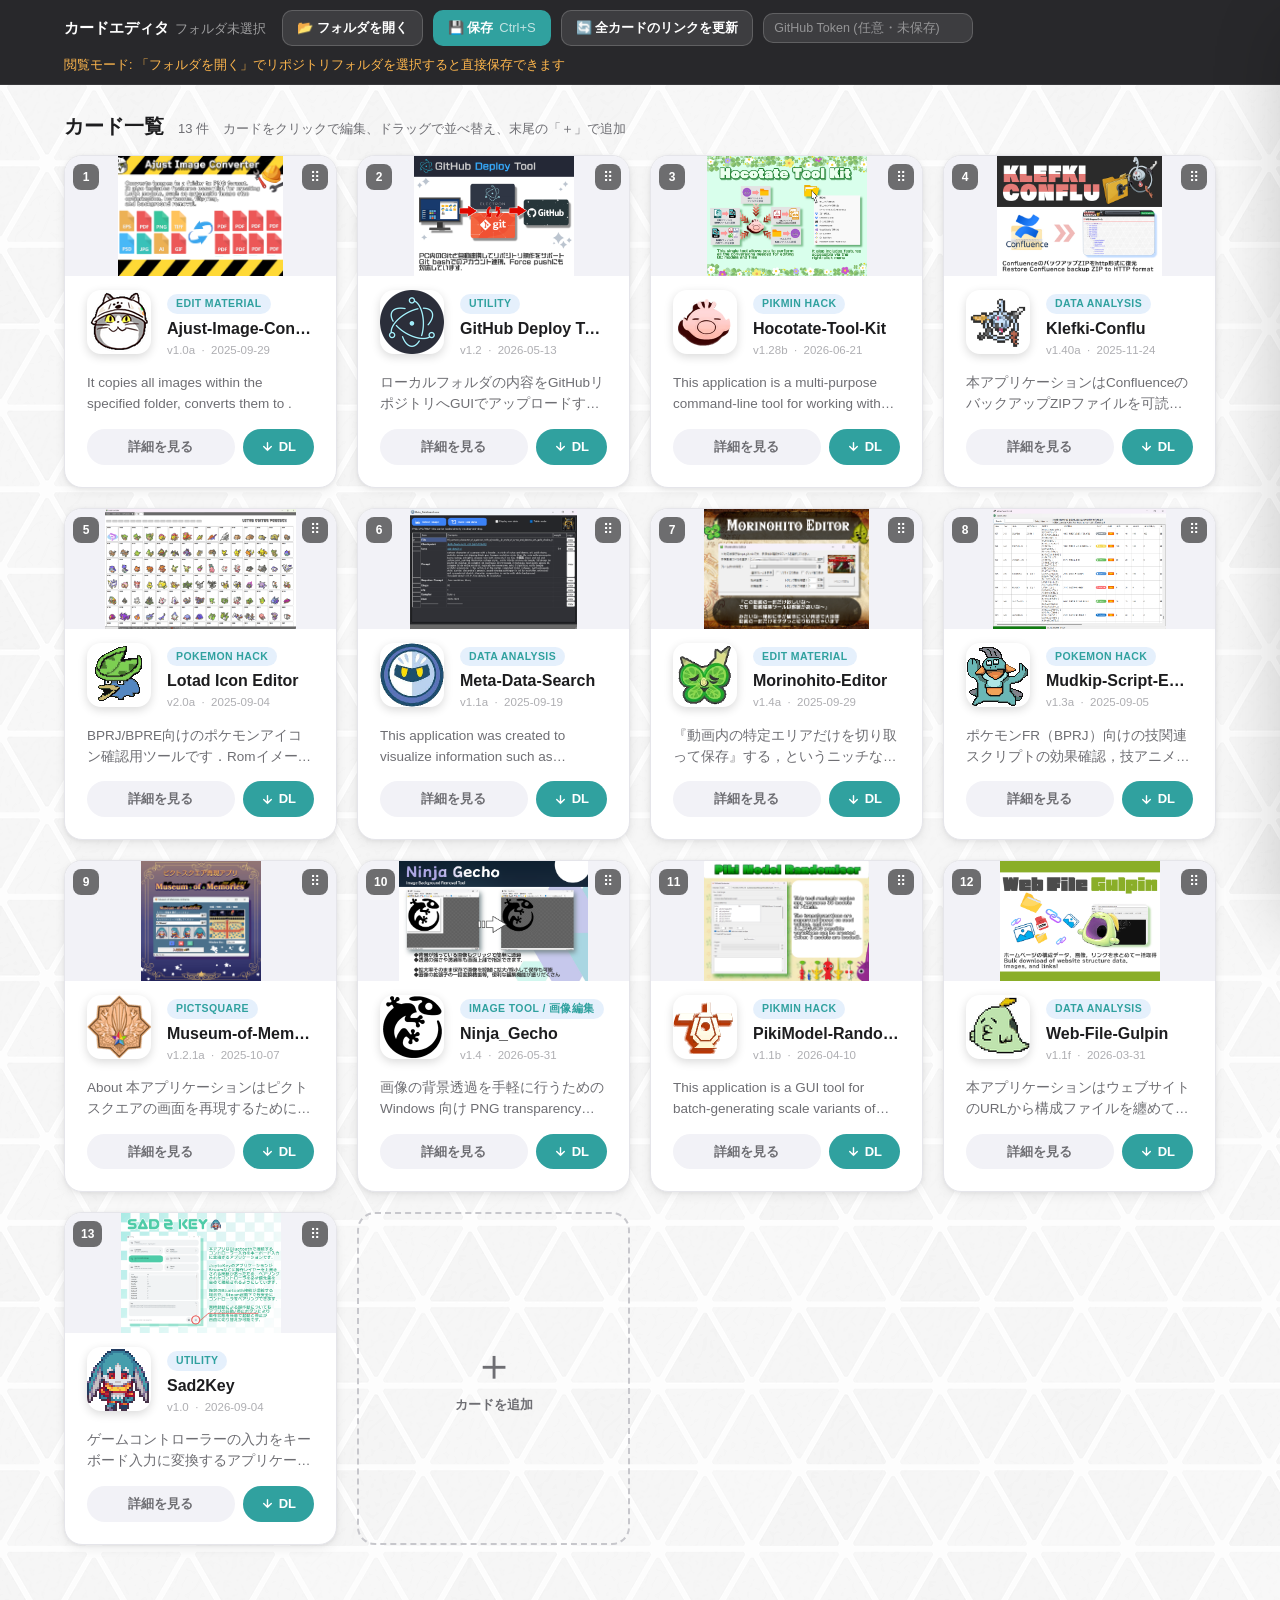
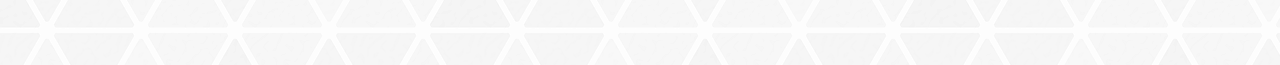
==== commit 3cde156c: "Indicates content update" ====
--- a/card_editor.html
+++ b/card_editor.html
@@ -889,11 +889,13 @@
               <label>アイコン画像</label>
               <div style="display:flex;gap:6px;align-items:center;flex-wrap:wrap">
                 <button type="button" class="ed-btn light" id="pickIconBtn" ${state.dirHandle ? '' : 'disabled'}>画像を選択</button>
+                <button type="button" class="ed-btn light" id="fetchIconBtn" ${state.dirHandle && app.id ? '' : 'disabled'} title="リポジトリ内の .ico / ロゴ画像を探して generated-assets/<ID>/icon.* に保存します">⟳ GitHub から取得</button>
                 ${app.iconImage ? `<button type="button" class="ed-link-btn" id="clearIconBtn">画像を外す</button>` : ''}
               </div>
             </div>
           </div>
-          ${app.iconImage ? `<div class="ed-help">${esc(app.iconImage)}</div>` : '<div class="ed-help">画像未設定の場合は絵文字と背景色で表示されます</div>'}
+          <div class="ed-inline-status" id="iconStatus"></div>
+          ${app.iconImage ? `<div class="ed-help">${esc(app.iconImage)}</div>` : '<div class="ed-help">画像未設定の場合は絵文字と背景色で表示されます。「GitHub から取得」でリポジトリ同梱の exe 用アイコン (.ico) を探します</div>'}
         </div>
       </div>
     </div>
@@ -936,7 +938,7 @@
       <div id="dlRows">${dls}</div>
       <button type="button" class="ed-link-btn" id="addDlBtn">＋ リンクを追加</button>
       <div class="ed-inline-status" id="ghStatus">${app.releaseTag ? 'リリース: ' + esc(app.releaseTag) : ''}${app.repoUrl ? ' · ' + esc(app.repoUrl) : ''}</div>
-      <div class="ed-help">「GitHub から取得」は ${esc(state.owner)}/${esc(app.id || '<ID>')} の最新リリースから DL リンク・バージョン・更新日を書き換えます。文章は変更しません。</div>
+      <div class="ed-help">「GitHub から取得」は ${esc(state.owner)}/${esc(app.id || '<ID>')} の最新リリースから DL リンク・バージョン・更新日を書き換えます。文章は変更しません。アイコン画像が未設定ならリポジトリ内の .ico も探して保存します。</div>
     </div>
   `;
 
@@ -1021,6 +1023,18 @@
   });
   $('addImageBtn').addEventListener('click', () => $('imageFileInput').click());
   $('pickIconBtn').addEventListener('click', () => $('iconFileInput').click());
+  $('fetchIconBtn').addEventListener('click', async () => {
+    const idx = state.selectedIndex;
+    $('fetchIconBtn').disabled = true;
+    try { await fetchIconFor(idx, { force: true, interactive: true }); }
+    catch (e) {
+      const el = $('iconStatus');
+      if (el && state.selectedIndex === idx) { el.textContent = e.message; el.className = 'ed-inline-status err'; }
+    } finally {
+      const b = $('fetchIconBtn');
+      if (b) b.disabled = false;
+    }
+  });
   $('clearIconBtn')?.addEventListener('click', async () => {
     const app = cur();
     const old = app.iconImage;
@@ -1199,6 +1213,92 @@
   return /^[A-Za-z0-9._-]+$/.test(id || '') && !/^\.+$/.test(id);
 }
 
+/* ------------------------------------------------------------
+   リポジトリ同梱のアイコン画像 (exe 用 .ico / ロゴ) を探す
+   ------------------------------------------------------------ */
+const ICON_EXTS = ['.ico', '.png', '.svg', '.webp'];
+// 配布物・素材置き場など、アプリ本体のアイコンではない可能性が高いフォルダ
+const ICON_SKIP_DIRS = /^(dlpage_info|_internal|node_modules|dist|build|out|resources?|assets?|images?|img|docs?|samples?|sample_image|tests?|\.github)$/i;
+
+/* ツリー内の候補を採点して最も「アプリのアイコンらしい」ものを返す */
+function pickRepoIcon(tree) {
+  const cands = [];
+  for (const node of tree || []) {
+    if (node.type !== 'blob') continue;
+    const path = node.path;
+    const lower = path.toLowerCase();
+    const ext = ICON_EXTS.find(e => lower.endsWith(e));
+    if (!ext) continue;
+    const parts = path.split('/');
+    const name = parts[parts.length - 1].toLowerCase();
+    const dirs = parts.slice(0, -1);
+    if (dirs.some(d => ICON_SKIP_DIRS.test(d))) continue;
+    let score = 0;
+    if (ext === '.ico') score += 100;                 // exe 用アイコンが本命
+    if (/icon|logo/.test(name)) score += 40;         // exe_logo.ico, Toukaman_icon.ico など
+    if (/exe|app/.test(name)) score += 10;
+    if (/favicon|button|btn|blank|empty|checker|bg_|background|card/.test(name)) score -= 60;
+    score -= dirs.length * 25;                       // 浅いほど良い
+    if (typeof node.size === 'number' && node.size > 2 * 1024 * 1024) score -= 200;
+    cands.push({ path, ext, score, size: node.size });
+  }
+  cands.sort((a, b) => b.score - a.score || a.path.localeCompare(b.path));
+  const best = cands[0];
+  if (!best) return null;
+  // .ico 以外は名前に icon/logo が含まれるものだけ採用する (無関係な png を拾わない)
+  if (best.ext !== '.ico' && !/icon|logo/.test(best.path.split('/').pop().toLowerCase())) return null;
+  return best;
+}
+
+/* raw.githubusercontent.com から画像を取得 (CORS 許可済み・API レート制限に含まれない) */
+async function downloadRepoFile(owner, repoId, path) {
+  const url = `https://raw.githubusercontent.com/${encodeURIComponent(owner)}/${encodeURIComponent(repoId)}/HEAD/` +
+    path.split('/').map(encodeURIComponent).join('/');
+  const res = await fetch(url, { cache: 'no-store' });
+  if (!res.ok) throw new Error(`アイコンのダウンロードに失敗 (${res.status}): ${path}`);
+  return res.blob();
+}
+
+/* 1 件分のアイコン画像をリポジトリから取得して generated-assets/<ID>/icon.<ext> に保存する。
+   戻り値: { changed, error, summary, skipped } */
+async function fetchIconFor(i, { force = false, interactive = false } = {}) {
+  const app = state.apps[i];
+  const say = (msg, cls) => {
+    if (!interactive || state.selectedIndex !== i) return;
+    const el = $('iconStatus');
+    if (el) { el.textContent = msg; el.className = 'ed-inline-status ' + (cls || ''); }
+  };
+  if (!state.dirHandle) { say('アイコンを保存するにはフォルダを開いてください', 'err'); return { changed: false, error: null, skipped: true }; }
+  if (!isValidId(app.id)) { say('ID を正しく入力してください (英数字 . _ - のみ)', 'err'); return { changed: false, error: `${app.id || '(空)'}: ID が不正` }; }
+  if (!force && app.iconImage) return { changed: false, error: null, skipped: true };
+
+  const owner = state.owner;
+  const requestedId = app.id;
+  say(`${owner}/${requestedId} のファイル一覧を確認中…`);
+  const tree = await ghJson(`https://api.github.com/repos/${encodeURIComponent(owner)}/${encodeURIComponent(requestedId)}/git/trees/HEAD?recursive=1`);
+  if (!tree) { say(`リポジトリ ${owner}/${requestedId} が見つかりません`, 'err'); return { changed: false, error: `${requestedId}: リポジトリなし` }; }
+  const pick = pickRepoIcon(tree.tree);
+  if (!pick) { say('リポジトリ内にアイコン画像 (.ico / *icon*.png / *logo*.png) が見つかりません', 'err'); return { changed: false, error: `${requestedId}: アイコンなし` }; }
+
+  say(`${pick.path} を取得中…`);
+  const blob = await downloadRepoFile(owner, requestedId, pick.path);
+  if (!state.apps.includes(app) || app.id !== requestedId) {
+    return { changed: false, error: `${requestedId}: 取得中にカードが変更されたため反映しませんでした` };
+  }
+
+  const path = `${EDITOR.assetsDir}/${app.id}/icon${pick.ext}`;
+  await writeBlob(path, blob);
+  const old = app.iconImage;
+  if (isLocalAsset(old) && old !== path) pendingDeletes.add(old); // 拡張子が変わった場合は旧ファイルを保存時に片付ける
+  if (state.imageUrls.has(path)) URL.revokeObjectURL(state.imageUrls.get(path));
+  state.imageUrls.set(path, URL.createObjectURL(blob));
+  app.iconImage = path;
+  setDirty(true);
+  if (interactive) { buildForm(); rerenderCard(i); }
+  say(`取得しました: ${pick.path} → ${path}`, 'ok');
+  return { changed: true, error: null, summary: `${app.id}: アイコン ${pick.path}` };
+}
+
 /* 1 件分のリンク情報を GitHub から取り直す。戻り値: { changed, error, summary } */
 async function fetchLinksFor(i, interactive) {
   const app = state.apps[i];
@@ -1249,13 +1349,28 @@
   }
   if (!app.about && repo.description) app.about = repo.description.replace(/\s*\/\/\s*/g, '\n');
 
-  const changed = JSON.stringify(app) !== before;
+  let changed = JSON.stringify(app) !== before;
   if (changed) setDirty(true);
+
+  // アイコン画像が未設定ならリポジトリ同梱の .ico も探す (手動で設定済みのものは触らない)
+  let iconNote = '';
+  if (state.dirHandle && !app.iconImage) {
+    try {
+      const r = await fetchIconFor(i, { force: false, interactive: false });
+      if (r.changed) { changed = true; iconNote = ' · アイコン取得'; }
+      else if (r.error) iconNote = ' · アイコンなし';
+    } catch (e) {
+      if (e.code === 'GITHUB_RATE_LIMIT') throw e;
+      iconNote = ' · アイコン取得失敗';
+      console.warn('アイコン取得に失敗:', app.id, e);
+    }
+  }
+
   if (interactive) { buildForm(); rerenderCard(i); }
   say(rel
-    ? `取得しました: ${rel.tag_name} (${(rel.published_at || '').slice(0, 10)}) · アセット ${rel.assets?.length || 0} 件${changed ? '' : ' · 変更なし'}`
-    : 'リリースがありません。リポジトリへのリンクのみ設定しました', rel ? 'ok' : '');
-  return { changed, error: null, summary: `${app.id}: ${rel ? rel.tag_name : 'リリースなし'}` };
+    ? `取得しました: ${rel.tag_name} (${(rel.published_at || '').slice(0, 10)}) · アセット ${rel.assets?.length || 0} 件${changed ? '' : ' · 変更なし'}${iconNote}`
+    : 'リリースがありません。リポジトリへのリンクのみ設定しました' + iconNote, rel ? 'ok' : '');
+  return { changed, error: null, summary: `${app.id}: ${rel ? rel.tag_name : 'リリースなし'}${iconNote}` };
 }
 
 async function refreshAllLinks() {
--- a/style.css
+++ b/style.css
@@ -57,6 +57,33 @@
   gap: 16px;
 }
 
+.back-link {
+  display: inline-flex;
+  align-items: center;
+  gap: 7px;
+  flex-shrink: 0;
+  padding: 8px 16px 8px 12px;
+  background: var(--accent);
+  color: #fff;
+  font-size: 13.5px;
+  font-weight: 700;
+  letter-spacing: -0.1px;
+  border-radius: 22px;
+  text-decoration: none;
+  white-space: nowrap;
+  box-shadow: 0 2px 10px rgba(0,0,0,0.25), inset 0 0 0 1px rgba(255,255,255,0.18);
+  transition: background 0.2s, transform 0.15s, box-shadow 0.2s;
+}
+.back-link:hover {
+  background: var(--accent-dark);
+  transform: translateY(-1px);
+  box-shadow: 0 4px 14px rgba(0,0,0,0.3), inset 0 0 0 1px rgba(255,255,255,0.22);
+}
+.back-link:active { transform: translateY(0); }
+.back-link:focus-visible { outline: 2px solid #fff; outline-offset: 2px; }
+.back-link svg { flex-shrink: 0; }
+.back-link[hidden] { display: none; }
+
 .brand {
   display: flex;
   align-items: center;
@@ -839,8 +866,9 @@
    Responsive
    =========================== */
 @media (max-width: 640px) {
-  .header-inner      { padding: 10px 16px; }
+  .header-inner      { padding: 10px 16px; gap: 10px; }
   .brand-name        { display: none; }
+  .back-link         { padding: 7px 12px 7px 10px; font-size: 12.5px; }
   .hero              { padding: 40px 16px 36px; }
   .hero-inner.has-text-bg { padding: 14px 18px; border-radius: 14px; }
   .main              { padding: 20px 16px 48px; }
